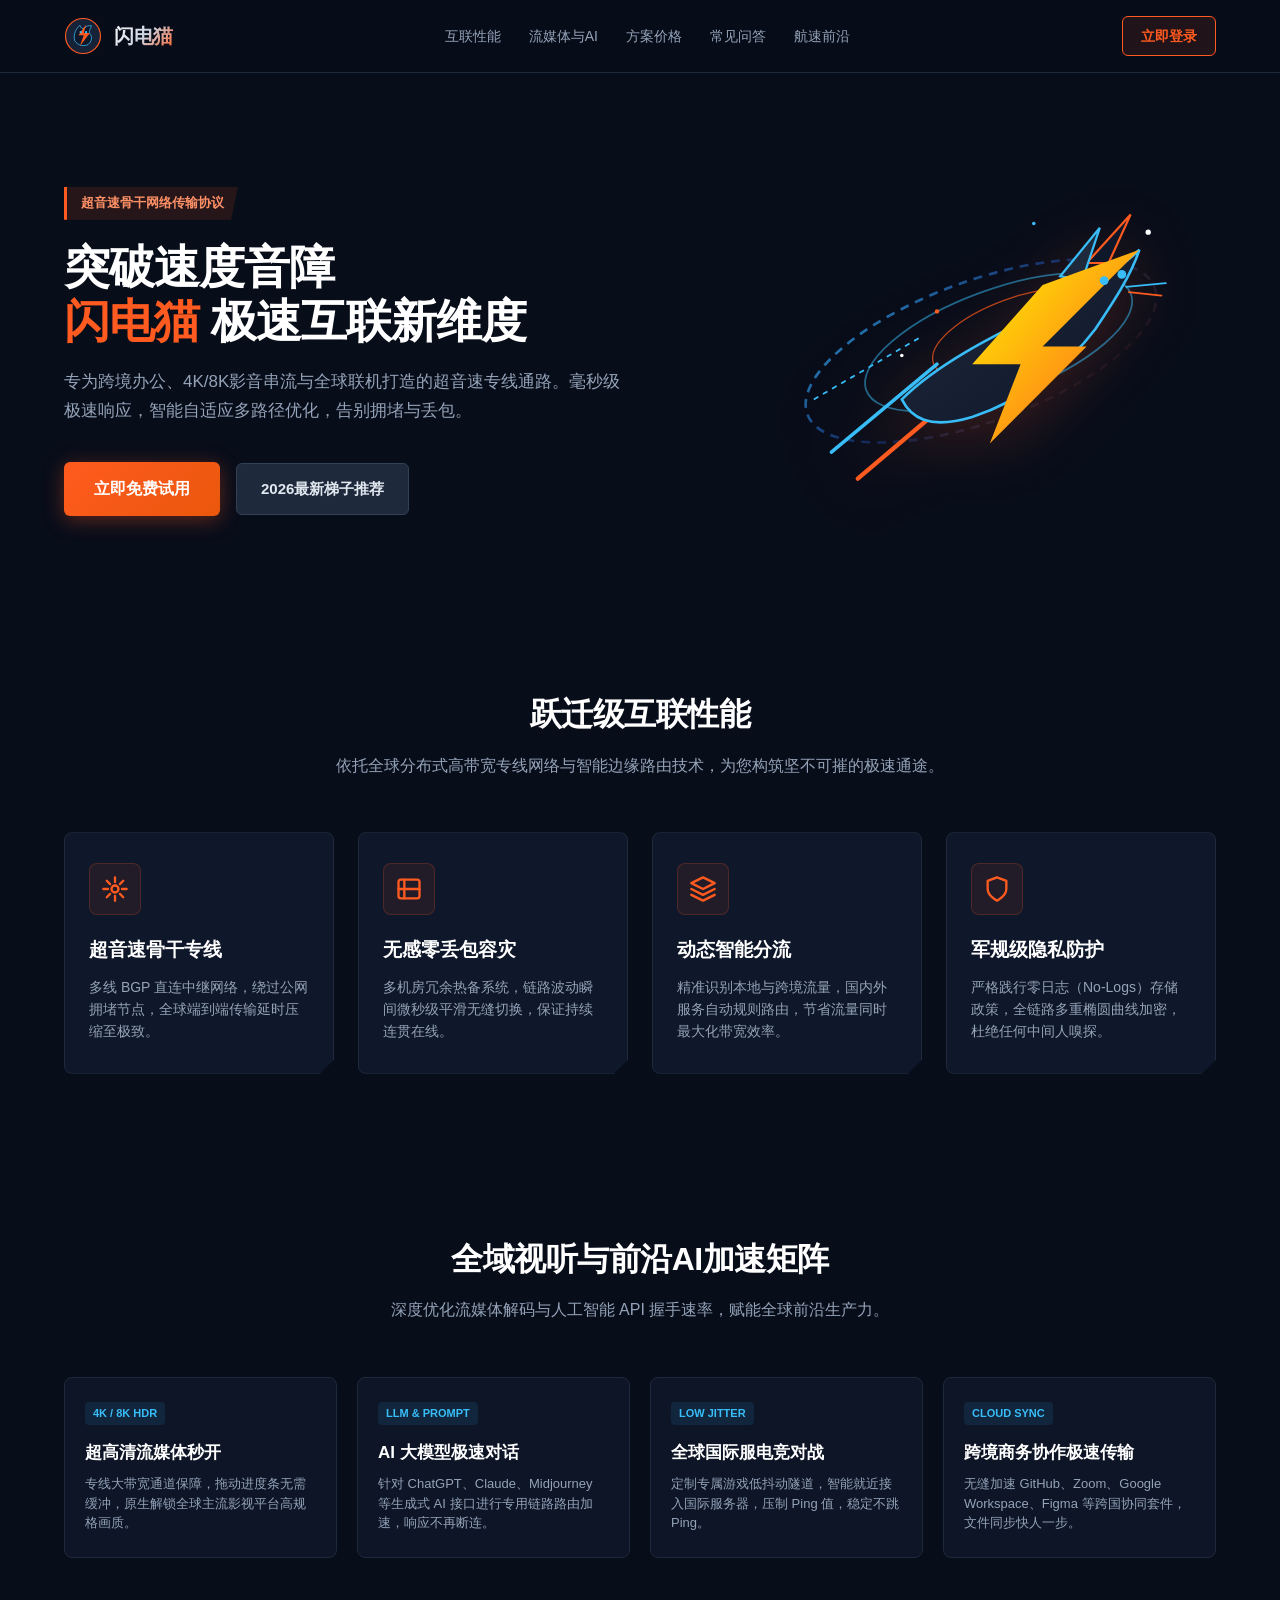
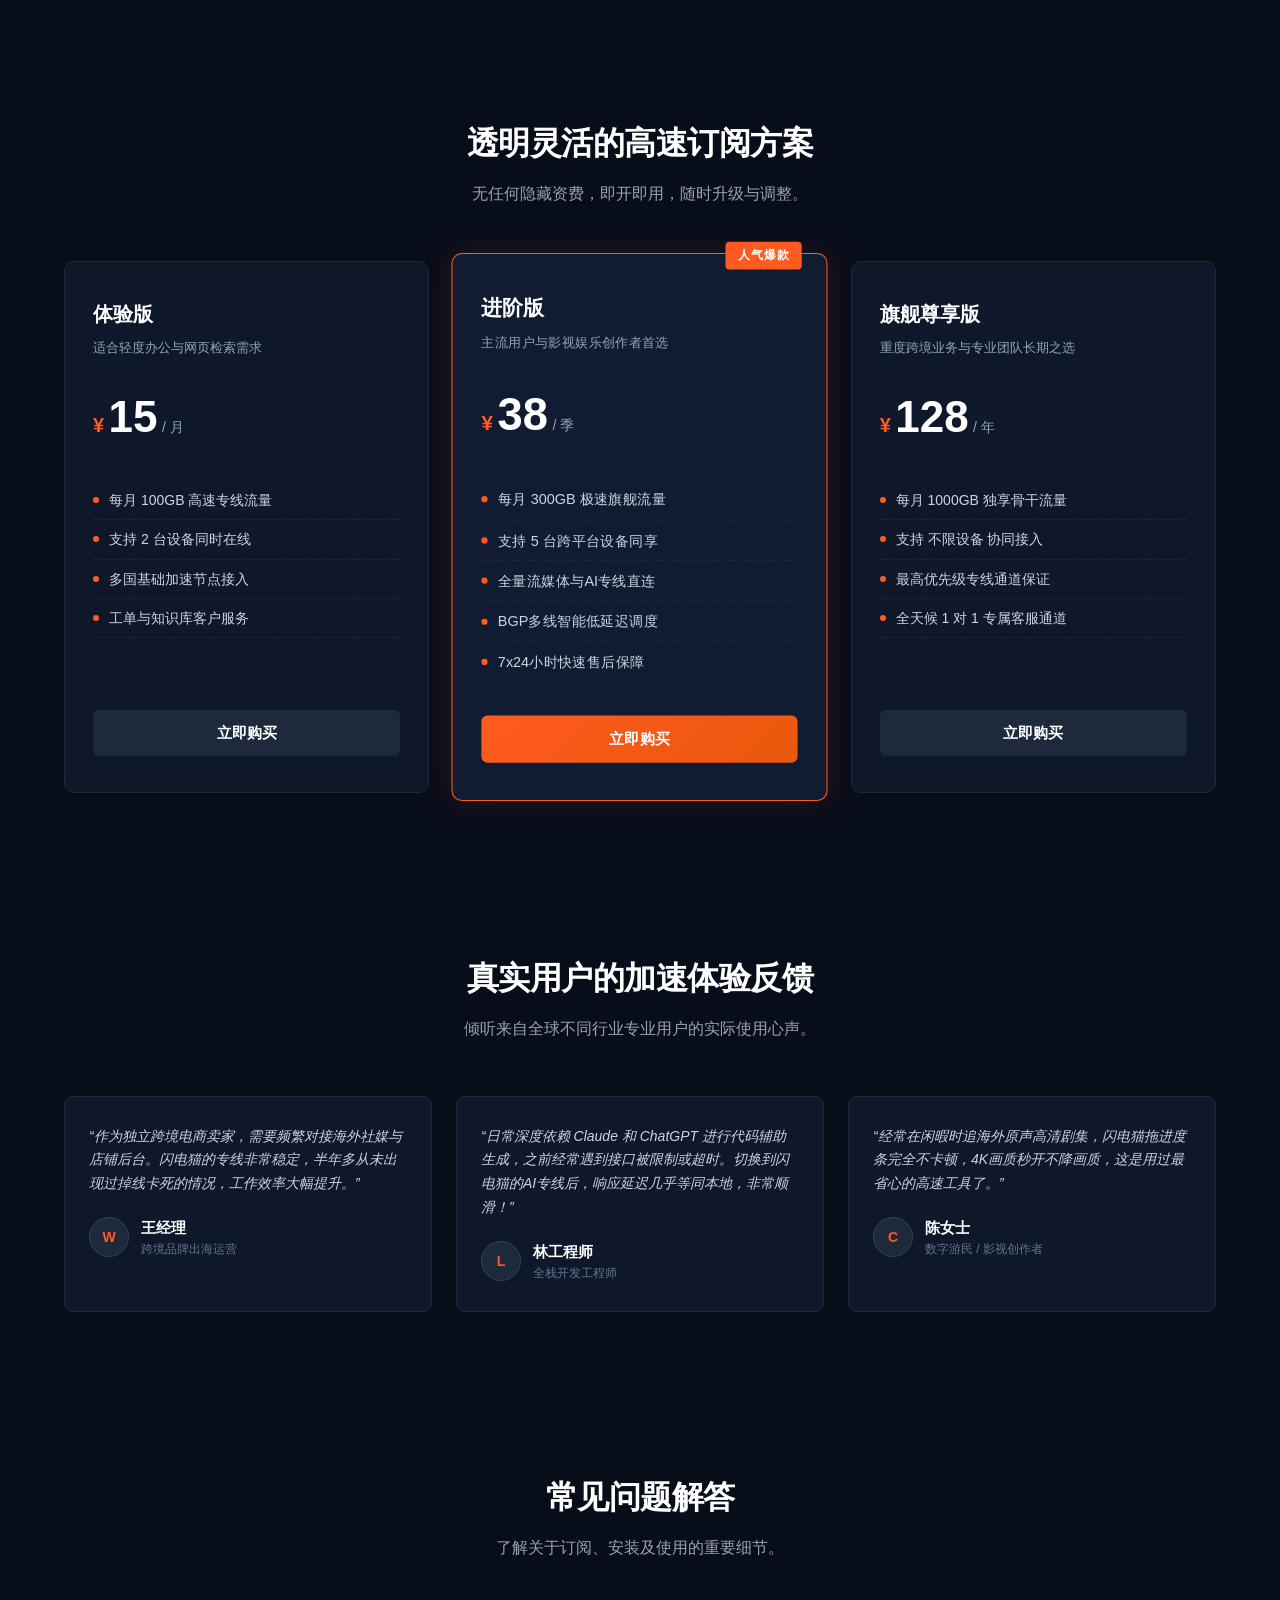
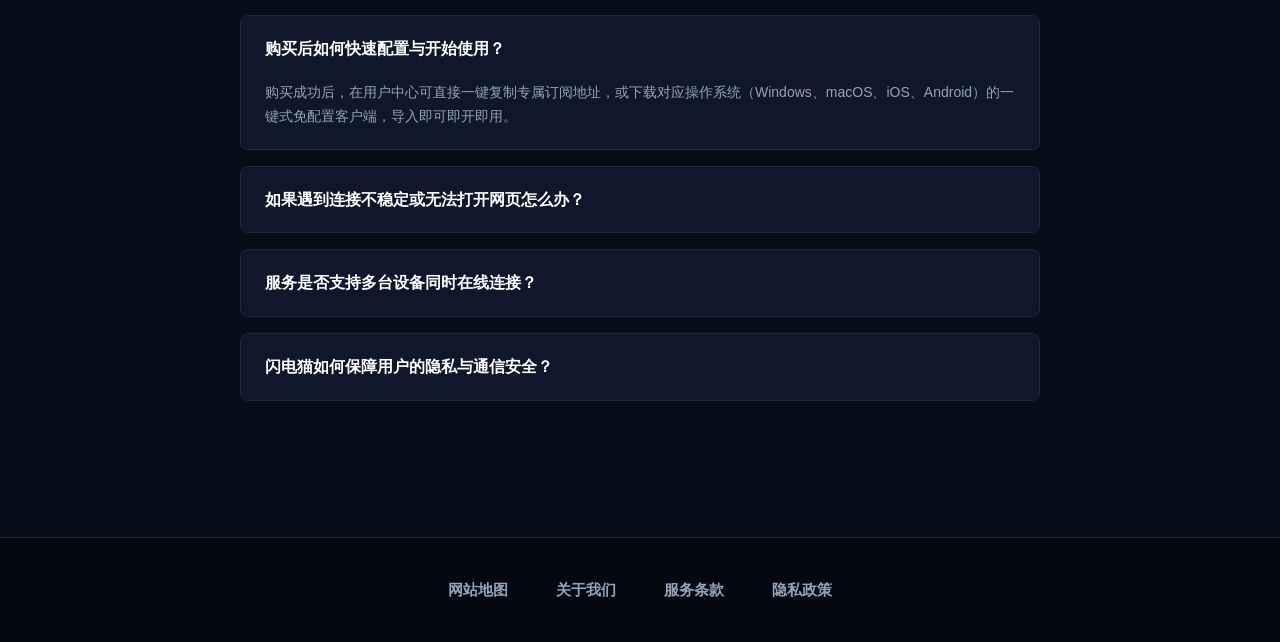
==== index.html @ da59a0de "feat: initial release of flashmao.click landing page, SEO articles, and sitemaps" ====
<!DOCTYPE html>
<html lang="zh-CN">
<head>
  <meta charset="UTF-8">
  <meta name="viewport" content="width=device-width, initial-scale=1.0">
  <title>闪电猫官网 - 突破速度音障的极速网络加速服务 | 2026靠谱机场推荐</title>
  <meta name="description" content="闪电猫采用超音速物理专线与多线BGP直连中继，为跨境办公、4K超清影视与前沿AI提供毫秒级网络加速支持。网页极速秒开、告别断流，全平台客户端免配置即开即用。专业测评榜首机场推荐，新用户支持立即免费试用。">
  <meta name="keywords" content="闪电猫,网络加速,极速秒开,机场推荐,跨国专线,4K流媒体加速,BGP专线节点,科学上网加速器">
  <link rel="canonical" href="https://flashmao.click/">

  <!-- Open Graph 社交分享元标签 -->
  <meta property="og:type" content="website">
  <meta property="og:site_name" content="闪电猫">
  <meta property="og:title" content="闪电猫官网 - 突破速度音障的极速网络加速服务 | 2026靠谱机场推荐">
  <meta property="og:description" content="毫秒级低延迟跨国专线，4K视频极速秒开，全平台智能分流。2026年高口碑机场推荐，立即免费试用。">
  <meta property="og:url" content="https://flashmao.click/">
  <meta property="og:image" content="https://flashmao.click/og-image.png">

  <!-- Twitter Card 元标签 -->
  <meta name="twitter:card" content="summary_large_image">
  <meta name="twitter:title" content="闪电猫官网 - 突破速度音障的极速网络加速服务 | 2026靠谱机场推荐">
  <meta name="twitter:description" content="毫秒级低延迟跨国专线，4K视频极速秒开，全平台智能分流。2026年高口碑机场推荐，立即免费试用。">
  <meta name="twitter:image" content="https://flashmao.click/og-image.png">

  <!-- Schema.org JSON-LD 结构化数据 (Rich Snippets) -->
  <script type="application/ld+json">
  {
    "@context": "https://schema.org",
    "@type": "Product",
    "name": "闪电猫",
    "alternateName": "FlashMao",
    "image": "https://flashmao.click/og-image.png",
    "description": "闪电猫提供基于超音速物理专线与多线BGP直连中继的网络加速服务，支持全平台多协议智能分流，超高清流媒体极速秒开。",
    "brand": {
      "@type": "Brand",
      "name": "闪电猫"
    },
    "offers": {
      "@type": "AggregateOffer",
      "priceCurrency": "CNY",
      "lowPrice": "15",
      "highPrice": "128",
      "offerCount": "3",
      "offers": [
        {
          "@type": "Offer",
          "name": "体验版",
          "price": "15",
          "priceCurrency": "CNY",
          "availability": "https://schema.org/InStock",
          "url": "https://flashmao.click/#pricing"
        },
        {
          "@type": "Offer",
          "name": "进阶版",
          "price": "38",
          "priceCurrency": "CNY",
          "availability": "https://schema.org/InStock",
          "url": "https://flashmao.click/#pricing"
        },
        {
          "@type": "Offer",
          "name": "旗舰尊享版",
          "price": "128",
          "priceCurrency": "CNY",
          "availability": "https://schema.org/InStock",
          "url": "https://flashmao.click/#pricing"
        }
      ]
    },
    "aggregateRating": {
      "@type": "AggregateRating",
      "ratingValue": "4.9",
      "reviewCount": "1280"
    }
  }
  </script>

  <link rel="stylesheet" href="style.css">
</head>
<body>

  <!-- 顶部导航栏 -->
  <header class="site-header">
    <div class="header-container">
      <a href="index.html" class="brand-logo" aria-label="闪电猫官网">
        <!-- 整合主题与闪电猫元素的专属矢量 Logo -->
        <svg class="logo-icon-svg" viewBox="0 0 100 100" fill="none" xmlns="http://www.w3.org/2000/svg">
          <circle cx="50" cy="50" r="46" fill="#162238" stroke="#FF5A1F" stroke-width="3"/>
          <!-- 闪电猫轮廓与超音速翼刃融合 -->
          <path d="M28 62C24 45 32 30 42 22C44 29 48 32 54 30C58 24 64 22 72 23C70 32 64 38 68 44C76 52 72 65 64 72C54 78 36 76 28 62Z" fill="#0F172A" stroke="#38BDF8" stroke-width="2"/>
          <!-- 电光贯穿纹理 -->
          <path d="M58 20L38 48H52L42 76L68 42H52L58 20Z" fill="#FF5A1F"/>
          <!-- 猫眼流光 -->
          <circle cx="44" cy="40" r="3" fill="#38BDF8"/>
          <circle cx="58" cy="40" r="3" fill="#38BDF8"/>
        </svg>
        <span class="brand-text">闪电猫</span>
      </a>

      <nav class="nav-links">
        <a href="#features">互联性能</a>
        <a href="#streaming">流媒体与AI</a>
        <a href="#pricing">方案价格</a>
        <a href="#faq">常见问答</a>
        <a href="pulse.html">航速前沿</a>
      </nav>

      <a href="https://ww012.twilightaff.com/#/?code=A56DH1Af" class="header-cta" rel="nofollow" target="_blank">立即登录</a>
    </div>
  </header>

  <main>
    <!-- Hero 首屏区域 -->
    <section class="hero-section">
      <div class="hero-content">
        <div class="hero-tag">超音速骨干网络传输协议</div>
        <h1 class="hero-title">突破速度音障<br><span class="highlight">闪电猫</span> 极速互联新维度</h1>
        <p class="hero-subtitle">专为跨境办公、4K/8K影音串流与全球联机打造的超音速专线通路。毫秒级极速响应，智能自适应多路径优化，告别拥堵与丢包。</p>

        <div class="hero-actions">
          <a href="https://ww012.twilightaff.com/#/?code=A56DH1Af" class="btn-primary" rel="nofollow" target="_blank">立即免费试用</a>
          <!-- SEO权重传递链接，严禁nofollow -->
          <a href="https://tizilab.net/paihang/" class="btn-seo-recommend" target="_blank">2026最新梯子推荐</a>
        </div>
      </div>

      <!-- Hero 核心视觉：原创矢量动态「闪电 + 猫」音障跃迁插画 -->
      <div class="hero-mascot-wrapper">
        <svg class="hero-svg-mascot" role="img" aria-label="闪电猫超音速网络跃迁插画" viewBox="0 0 500 450" fill="none" xmlns="http://www.w3.org/2000/svg">
          <defs>
            <linearGradient id="sonicWaveGrad" x1="0%" y1="0%" x2="100%" y2="100%">
              <stop offset="0%" stop-color="#38BDF8" stop-opacity="0.8"/>
              <stop offset="50%" stop-color="#2563EB" stop-opacity="0.3"/>
              <stop offset="100%" stop-color="#FF5A1F" stop-opacity="0"/>
            </linearGradient>
            <linearGradient id="bodyGrad" x1="0%" y1="0%" x2="100%" y2="100%">
              <stop offset="0%" stop-color="#1E293B"/>
              <stop offset="100%" stop-color="#0F172A"/>
            </linearGradient>
            <linearGradient id="lightningGrad" x1="0%" y1="0%" x2="100%" y2="100%">
              <stop offset="0%" stop-color="#FFF500"/>
              <stop offset="100%" stop-color="#FF5A1F"/>
            </linearGradient>
          </defs>

          <!-- 超音速破空激波环 -->
          <ellipse cx="250" cy="225" rx="210" ry="80" stroke="url(#sonicWaveGrad)" stroke-width="3" stroke-dasharray="10 8" transform="rotate(-20 250 225)"/>
          <ellipse cx="270" cy="215" rx="160" ry="60" stroke="#38BDF8" stroke-width="2" stroke-opacity="0.5" transform="rotate(-20 270 215)"/>
          <ellipse cx="290" cy="205" rx="100" ry="40" stroke="#FF5A1F" stroke-width="1.5" stroke-opacity="0.7" transform="rotate(-20 290 205)"/>

          <!-- 尾部喷射极速流线与电光 -->
          <path d="M80 340L200 240" stroke="#38BDF8" stroke-width="4" stroke-linecap="round"/>
          <path d="M110 370L240 260" stroke="#FF5A1F" stroke-width="5" stroke-linecap="round"/>
          <path d="M60 280L180 210" stroke="#38BDF8" stroke-width="2" stroke-dasharray="6 6"/>

          <!-- 闪电猫动态身躯：凌空冲刺的机械流线机体 -->
          <path d="M160 280C200 240 260 210 320 180C360 160 410 130 430 110C420 140 400 170 380 200C350 240 300 280 240 300C190 315 170 300 160 280Z" fill="url(#bodyGrad)" stroke="#38BDF8" stroke-width="3"/>

          <!-- 猫耳与雷达激波传感器 -->
          <path d="M370 125L420 70L395 125Z" fill="#0F172A" stroke="#FF5A1F" stroke-width="2.5"/>
          <path d="M340 140L385 85L365 145Z" fill="#1E293B" stroke="#38BDF8" stroke-width="2.5"/>

          <!-- 核心能量：贯穿猫身的凌厉闪电光纹 -->
          <path d="M430 110L320 220H370L260 330L295 240H240L320 150L430 110Z" fill="url(#lightningGrad)"/>

          <!-- 猫面部与敏锐电光双眸 -->
          <circle cx="390" cy="145" r="5" fill="#38BDF8"/>
          <circle cx="410" cy="138" r="5" fill="#38BDF8"/>
          <!-- 动感胡须电弧 -->
          <path d="M415 152L460 148" stroke="#38BDF8" stroke-width="2" stroke-linecap="round"/>
          <path d="M418 158L455 162" stroke="#FF5A1F" stroke-width="2" stroke-linecap="round"/>

          <!-- 动态粒子星芒 -->
          <circle cx="440" cy="90" r="3" fill="#FFFFFF"/>
          <circle cx="310" cy="80" r="2" fill="#38BDF8"/>
          <circle cx="200" cy="180" r="2.5" fill="#FF5A1F"/>
          <circle cx="160" cy="230" r="2" fill="#FFFFFF"/>
        </svg>
      </div>
    </section>

    <!-- 核心优势区块（避免同质化标题，采用随机化标题） -->
    <section class="section-wrapper" id="features">
      <div class="section-head">
        <h2 class="section-title">跃迁级互联性能</h2>
        <p class="section-desc">依托全球分布式高带宽专线网络与智能边缘路由技术，为您构筑坚不可摧的极速通途。</p>
      </div>

      <div class="grid-features">
        <!-- 卡片 1 -->
        <article class="aerodynamic-card">
          <div class="card-icon-box">
            <!-- 原创单线矢量图标：速度矢量仪（无禁用图标） -->
            <svg class="card-icon-svg" viewBox="0 0 24 24" fill="none" stroke-width="2" stroke-linecap="round" stroke-linejoin="round">
              <path d="M12 2v4M12 18v4M4.93 4.93l2.83 2.83M16.24 16.24l2.83 2.83M2 12h4M18 12h4M4.93 19.07l2.83-2.83M16.24 7.76l2.83-2.83"/>
              <circle cx="12" cy="12" r="3"/>
            </svg>
          </div>
          <h3 class="card-title">超音速骨干专线</h3>
          <p class="card-desc">多线 BGP 直连中继网络，绕过公网拥堵节点，全球端到端传输延时压缩至极致。</p>
        </article>

        <!-- 卡片 2 -->
        <article class="aerodynamic-card">
          <div class="card-icon-box">
            <!-- 原创单线矢量图标：双通道抗压平衡器 -->
            <svg class="card-icon-svg" viewBox="0 0 24 24" fill="none" stroke-width="2" stroke-linecap="round" stroke-linejoin="round">
              <rect x="3" y="4" width="18" height="16" rx="2"/>
              <line x1="3" y1="12" x2="21" y2="12"/>
              <line x1="8" y1="4" x2="8" y2="20"/>
            </svg>
          </div>
          <h3 class="card-title">无感零丢包容灾</h3>
          <p class="card-desc">多机房冗余热备系统，链路波动瞬间微秒级平滑无缝切换，保证持续连贯在线。</p>
        </article>

        <!-- 卡片 3 -->
        <article class="aerodynamic-card">
          <div class="card-icon-box">
            <!-- 原创单线矢量图标：自适应分流矩阵 -->
            <svg class="card-icon-svg" viewBox="0 0 24 24" fill="none" stroke-width="2" stroke-linecap="round" stroke-linejoin="round">
              <polygon points="12 2 2 7 12 12 22 7 12 2"/>
              <polyline points="2 17 12 22 22 17"/>
              <polyline points="2 12 12 17 22 12"/>
            </svg>
          </div>
          <h3 class="card-title">动态智能分流</h3>
          <p class="card-desc">精准识别本地与跨境流量，国内外服务自动规则路由，节省流量同时最大化带宽效率。</p>
        </article>

        <!-- 卡片 4 -->
        <article class="aerodynamic-card">
          <div class="card-icon-box">
            <!-- 原创单线矢量图标：流线偏导防护盾 -->
            <svg class="card-icon-svg" viewBox="0 0 24 24" fill="none" stroke-width="2" stroke-linecap="round" stroke-linejoin="round">
              <path d="M12 22s8-4 8-10V5l-8-3-8 3v7c0 6 8 10 8 10z"/>
            </svg>
          </div>
          <h3 class="card-title">军规级隐私防护</h3>
          <p class="card-desc">严格践行零日志（No-Logs）存储政策，全链路多重椭圆曲线加密，杜绝任何中间人嗅探。</p>
        </article>
      </div>
    </section>

    <!-- 流媒体与AI支持区块（4项） -->
    <section class="section-wrapper" id="streaming">
      <div class="section-head">
        <h2 class="section-title">全域视听与前沿AI加速矩阵</h2>
        <p class="section-desc">深度优化流媒体解码与人工智能 API 握手速率，赋能全球前沿生产力。</p>
      </div>

      <div class="grid-media">
        <div class="media-card">
          <span class="media-tag">4K / 8K HDR</span>
          <h3 class="media-title">超高清流媒体秒开</h3>
          <p class="media-desc">专线大带宽通道保障，拖动进度条无需缓冲，原生解锁全球主流影视平台高规格画质。</p>
        </div>

        <div class="media-card">
          <span class="media-tag">LLM & PROMPT</span>
          <h3 class="media-title">AI 大模型极速对话</h3>
          <p class="media-desc">针对 ChatGPT、Claude、Midjourney 等生成式 AI 接口进行专用链路路由加速，响应不再断连。</p>
        </div>

        <div class="media-card">
          <span class="media-tag">LOW JITTER</span>
          <h3 class="media-title">全球国际服电竞对战</h3>
          <p class="media-desc">定制专属游戏低抖动隧道，智能就近接入国际服务器，压制 Ping 值，稳定不跳 Ping。</p>
        </div>

        <div class="media-card">
          <span class="media-tag">CLOUD SYNC</span>
          <h3 class="media-title">跨境商务协作极速传输</h3>
          <p class="media-desc">无缝加速 GitHub、Zoom、Google Workspace、Figma 等跨国协同套件，文件同步快人一步。</p>
        </div>
      </div>
    </section>

    <!-- 方案对比表（严格3项） -->
    <section class="section-wrapper" id="pricing">
      <div class="section-head">
        <h2 class="section-title">透明灵活的高速订阅方案</h2>
        <p class="section-desc">无任何隐藏资费，即开即用，随时升级与调整。</p>
      </div>

      <div class="grid-pricing">
        <!-- 方案 1 -->
        <div class="pricing-card">
          <h3 class="tier-name">体验版</h3>
          <p class="tier-desc">适合轻度办公与网页检索需求</p>
          <div class="tier-price-box">
            <span class="currency">¥</span>
            <span class="price-num">15</span>
            <span class="price-unit">/ 月</span>
          </div>
          <ul class="tier-feature-list">
            <li><span class="feature-dot"></span>每月 100GB 高速专线流量</li>
            <li><span class="feature-dot"></span>支持 2 台设备同时在线</li>
            <li><span class="feature-dot"></span>多国基础加速节点接入</li>
            <li><span class="feature-dot"></span>工单与知识库客户服务</li>
          </ul>
          <a href="https://ww012.twilightaff.com/#/?code=A56DH1Af" class="btn-pricing" rel="nofollow" target="_blank">立即购买</a>
        </div>

        <!-- 方案 2 (推荐) -->
        <div class="pricing-card featured">
          <div class="featured-ribbon">人气爆款</div>
          <h3 class="tier-name">进阶版</h3>
          <p class="tier-desc">主流用户与影视娱乐创作者首选</p>
          <div class="tier-price-box">
            <span class="currency">¥</span>
            <span class="price-num">38</span>
            <span class="price-unit">/ 季</span>
          </div>
          <ul class="tier-feature-list">
            <li><span class="feature-dot"></span>每月 300GB 极速旗舰流量</li>
            <li><span class="feature-dot"></span>支持 5 台跨平台设备同享</li>
            <li><span class="feature-dot"></span>全量流媒体与AI专线直连</li>
            <li><span class="feature-dot"></span>BGP多线智能低延迟调度</li>
            <li><span class="feature-dot"></span>7x24小时快速售后保障</li>
          </ul>
          <a href="https://ww012.twilightaff.com/#/?code=A56DH1Af" class="btn-pricing" rel="nofollow" target="_blank">立即购买</a>
        </div>

        <!-- 方案 3 -->
        <div class="pricing-card">
          <h3 class="tier-name">旗舰尊享版</h3>
          <p class="tier-desc">重度跨境业务与专业团队长期之选</p>
          <div class="tier-price-box">
            <span class="currency">¥</span>
            <span class="price-num">128</span>
            <span class="price-unit">/ 年</span>
          </div>
          <ul class="tier-feature-list">
            <li><span class="feature-dot"></span>每月 1000GB 独享骨干流量</li>
            <li><span class="feature-dot"></span>支持 不限设备 协同接入</li>
            <li><span class="feature-dot"></span>最高优先级专线通道保证</li>
            <li><span class="feature-dot"></span>全天候 1 对 1 专属客服通道</li>
          </ul>
          <a href="https://ww012.twilightaff.com/#/?code=A56DH1Af" class="btn-pricing" rel="nofollow" target="_blank">立即购买</a>
        </div>
      </div>
    </section>

    <!-- 用户评价（3项） -->
    <section class="section-wrapper">
      <div class="section-head">
        <h2 class="section-title">真实用户的加速体验反馈</h2>
        <p class="section-desc">倾听来自全球不同行业专业用户的实际使用心声。</p>
      </div>

      <div class="grid-reviews">
        <div class="review-card">
          <p class="review-quote">“作为独立跨境电商卖家，需要频繁对接海外社媒与店铺后台。闪电猫的专线非常稳定，半年多从未出现过掉线卡死的情况，工作效率大幅提升。”</p>
          <div class="reviewer-meta">
            <div class="reviewer-avatar-box">W</div>
            <div>
              <div class="reviewer-name">王经理</div>
              <div class="reviewer-title">跨境品牌出海运营</div>
            </div>
          </div>
        </div>

        <div class="review-card">
          <p class="review-quote">“日常深度依赖 Claude 和 ChatGPT 进行代码辅助生成，之前经常遇到接口被限制或超时。切换到闪电猫的AI专线后，响应延迟几乎等同本地，非常顺滑！”</p>
          <div class="reviewer-meta">
            <div class="reviewer-avatar-box">L</div>
            <div>
              <div class="reviewer-name">林工程师</div>
              <div class="reviewer-title">全栈开发工程师</div>
            </div>
          </div>
        </div>

        <div class="review-card">
          <p class="review-quote">“经常在闲暇时追海外原声高清剧集，闪电猫拖进度条完全不卡顿，4K画质秒开不降画质，这是用过最省心的高速工具了。”</p>
          <div class="reviewer-meta">
            <div class="reviewer-avatar-box">C</div>
            <div>
              <div class="reviewer-name">陈女士</div>
              <div class="reviewer-title">数字游民 / 影视创作者</div>
            </div>
          </div>
        </div>
      </div>
    </section>

    <!-- 常见问答 FAQ（4项） -->
    <section class="section-wrapper" id="faq">
      <div class="section-head">
        <h2 class="section-title">常见问题解答</h2>
        <p class="section-desc">了解关于订阅、安装及使用的重要细节。</p>
      </div>

      <div class="faq-container">
        <details class="faq-item" open>
          <summary class="faq-question">购买后如何快速配置与开始使用？</summary>
          <div class="faq-answer">
            购买成功后，在用户中心可直接一键复制专属订阅地址，或下载对应操作系统（Windows、macOS、iOS、Android）的一键式免配置客户端，导入即可即开即用。
          </div>
        </details>

        <details class="faq-item">
          <summary class="faq-question">如果遇到连接不稳定或无法打开网页怎么办？</summary>
          <div class="faq-answer">
            闪电猫客户端内嵌智能路由探测功能，遇到链路维护时会自动无缝切换至同区域最优备用节点。您也可以随时在客户端内点击“一键测速并重选节点”。
          </div>
        </details>

        <details class="faq-item">
          <summary class="faq-question">服务是否支持多台设备同时在线连接？</summary>
          <div class="faq-answer">
            是的，根据您所订购的方案，支持 2 至不限台设备同时在线使用，且支持跨平台（手机、平板、电脑、软路由等）自由搭配组合。
          </div>
        </details>

        <details class="faq-item">
          <summary class="faq-question">闪电猫如何保障用户的隐私与通信安全？</summary>
          <div class="faq-answer">
            我们秉持严格的零日志政策（No-Logs Policy），不记录任何访问目标、流量内容或真实 IP 映射，并在全链路采用高强度密码学协议对数据流进行完整封装。
          </div>
        </details>
      </div>
    </section>
  </main>

  <!-- 页脚：严格仅显示 4 个中文标题，各自打开独立页面 -->
  <footer class="site-footer">
    <div class="footer-nav">
      <a href="sitemap.html" class="footer-link">网站地图</a>
      <a href="about.html" class="footer-link">关于我们</a>
      <a href="terms.html" class="footer-link">服务条款</a>
      <a href="privacy.html" class="footer-link">隐私政策</a>
    </div>
  </footer>

</body>
</html>
---- style.css ----
/* flashmao.click - 现代超音速空气动力风 (Modern Aerodynamic & Supersonic Velocity) */
:root {
  --bg-deep: #080d1a;
  --bg-card: #0f172a;
  --bg-card-hover: #162238;
  --border-color: #1e293b;
  --border-accent: #ff5a1f;
  --primary-accent: #ff5a1f;
  --primary-hover: #e04812;
  --mach-blue: #2563eb;
  --mach-cyan: #38bdf8;
  --text-main: #f1f5f9;
  --text-muted: #94a3b8;
  --text-dim: #64748b;
  --font-family: -apple-system, BlinkMacSystemFont, "Segoe UI", "PingFang SC", "Hiragino Sans GB", "Microsoft YaHei", sans-serif;
}

* {
  box-sizing: border-box;
  margin: 0;
  padding: 0;
}

body {
  background-color: var(--bg-deep);
  color: var(--text-main);
  font-family: var(--font-family);
  line-height: 1.6;
  -webkit-font-smoothing: antialiased;
  overflow-x: hidden;
}

a {
  color: var(--primary-accent);
  text-decoration: none;
  transition: color 0.2s ease, text-decoration 0.2s ease;
}

a:hover {
  color: var(--mach-cyan);
  text-decoration: underline;
}

.article-body a,
.page-content a,
.pulse-summary a,
.pulse-readmore {
  color: var(--primary-accent) !important;
}

.article-body a:visited,
.page-content a:visited,
.pulse-summary a:visited,
.pulse-readmore:visited {
  color: var(--primary-accent) !important;
}

.article-body a:hover,
.page-content a:hover,
.pulse-summary a:hover,
.pulse-readmore:hover {
  color: var(--mach-cyan) !important;
  text-decoration: underline;
}

/* 顶部导航 */
.site-header {
  position: sticky;
  top: 0;
  z-index: 100;
  background: rgba(8, 13, 26, 0.95);
  border-bottom: 1px solid var(--border-color);
  backdrop-filter: blur(8px);
}

.header-container {
  max-width: 1200px;
  margin: 0 auto;
  padding: 16px 24px;
  display: flex;
  align-items: center;
  justify-content: space-between;
}

/* 整合主题 Logo */
.brand-logo {
  display: flex;
  align-items: center;
  gap: 12px;
  font-weight: 800;
  font-size: 20px;
  letter-spacing: -0.5px;
}

.logo-icon-svg {
  width: 38px;
  height: 38px;
  flex-shrink: 0;
}

.brand-text {
  background: linear-gradient(135deg, #ffffff 0%, #cbd5e1 50%, #ff5a1f 100%);
  -webkit-background-clip: text;
  -webkit-text-fill-color: transparent;
}

.brand-badge {
  font-size: 11px;
  padding: 2px 8px;
  background: #1e293b;
  color: var(--mach-cyan);
  border-radius: 4px;
  font-weight: 600;
  border: 1px solid rgba(56, 189, 248, 0.2);
}

.nav-links {
  display: flex;
  align-items: center;
  gap: 28px;
}

.nav-links a,
.nav-links a:visited {
  font-size: 14px;
  font-weight: 500;
  color: var(--text-muted) !important;
  transition: color 0.2s ease;
  text-decoration: none !important;
}

.nav-links a:hover {
  color: var(--primary-accent) !important;
  text-decoration: none !important;
}

.header-cta,
.header-cta:visited {
  display: inline-flex;
  align-items: center;
  padding: 8px 18px;
  background: rgba(255, 90, 31, 0.1);
  color: var(--primary-accent) !important;
  border: 1px solid var(--primary-accent);
  border-radius: 6px;
  font-size: 14px;
  font-weight: 600;
  transition: all 0.2s ease;
  text-decoration: none !important;
}

.header-cta:hover {
  background: var(--primary-accent);
  color: #ffffff !important;
  text-decoration: none !important;
}

/* Hero Section */
.hero-section {
  padding: 80px 24px 60px;
  max-width: 1200px;
  margin: 0 auto;
  display: grid;
  grid-template-columns: 1.15fr 0.85fr;
  align-items: center;
  gap: 48px;
  position: relative;
}

.hero-tag {
  display: inline-flex;
  align-items: center;
  gap: 8px;
  padding: 6px 14px;
  background: rgba(255, 90, 31, 0.12);
  border-left: 3px solid var(--primary-accent);
  color: #ff9166;
  font-size: 13px;
  font-weight: 600;
  margin-bottom: 20px;
  clip-path: polygon(0 0, 100% 0, 96% 100%, 0 100%);
}

.hero-title {
  font-size: 46px;
  font-weight: 900;
  line-height: 1.18;
  letter-spacing: -1px;
  margin-bottom: 20px;
  color: #ffffff;
}

.hero-title span.highlight {
  color: var(--primary-accent);
  position: relative;
}

.hero-subtitle {
  font-size: 17px;
  color: var(--text-muted);
  margin-bottom: 36px;
  line-height: 1.7;
  max-width: 560px;
}

.hero-actions {
  display: flex;
  align-items: center;
  gap: 16px;
  flex-wrap: wrap;
}

.btn-primary,
.btn-primary:visited {
  display: inline-flex;
  align-items: center;
  justify-content: center;
  padding: 14px 30px;
  background: linear-gradient(135deg, #ff5a1f 0%, #ea580c 100%);
  color: #ffffff !important;
  font-size: 16px;
  font-weight: 700;
  border-radius: 6px;
  box-shadow: 0 4px 20px rgba(255, 90, 31, 0.35);
  transition: transform 0.2s ease, box-shadow 0.2s ease;
  min-height: 48px;
  text-decoration: none !important;
}

.btn-primary:hover {
  transform: translateY(-2px);
  box-shadow: 0 6px 24px rgba(255, 90, 31, 0.5);
  color: #ffffff !important;
  text-decoration: none !important;
}

.btn-seo-recommend,
.btn-seo-recommend:visited {
  display: inline-flex;
  align-items: center;
  justify-content: center;
  padding: 13px 24px;
  background: #1e293b;
  color: #e2e8f0 !important;
  font-size: 15px;
  font-weight: 600;
  border-radius: 6px;
  border: 1px solid #334155;
  transition: all 0.2s ease;
  min-height: 48px;
  text-decoration: none !important;
}

.btn-seo-recommend:hover {
  background: #334155;
  border-color: #475569;
  color: #ffffff !important;
  text-decoration: none !important;
}

.hero-mascot-wrapper {
  position: relative;
  display: flex;
  justify-content: center;
  align-items: center;
}

.hero-svg-mascot {
  width: 100%;
  max-width: 440px;
  height: auto;
  filter: drop-shadow(0 15px 30px rgba(255, 90, 31, 0.2));
}

/* 优势区块 */
.section-wrapper {
  padding: 80px 24px;
  max-width: 1200px;
  margin: 0 auto;
}

.section-head {
  text-align: center;
  margin-bottom: 54px;
}

.section-title {
  font-size: 32px;
  font-weight: 800;
  letter-spacing: -0.5px;
  margin-bottom: 12px;
  color: #ffffff;
}

.section-desc {
  font-size: 16px;
  color: var(--text-muted);
  max-width: 620px;
  margin: 0 auto;
}

.grid-features {
  display: grid;
  grid-template-columns: repeat(4, 1fr);
  gap: 24px;
}

.aerodynamic-card {
  background: var(--bg-card);
  border: 1px solid var(--border-color);
  border-radius: 8px;
  padding: 30px 24px;
  position: relative;
  transition: transform 0.25s ease, border-color 0.25s ease, background-color 0.25s ease;
  clip-path: polygon(0 0, 100% 0, 100% calc(100% - 14px), calc(100% - 14px) 100%, 0 100%);
}

.aerodynamic-card:hover {
  transform: translateY(-4px);
  border-color: rgba(255, 90, 31, 0.6);
  background: var(--bg-card-hover);
}

.card-icon-box {
  width: 52px;
  height: 52px;
  border-radius: 8px;
  background: rgba(255, 90, 31, 0.08);
  border: 1px solid rgba(255, 90, 31, 0.2);
  display: flex;
  align-items: center;
  justify-content: center;
  margin-bottom: 20px;
}

.card-icon-svg {
  width: 28px;
  height: 28px;
  stroke: var(--primary-accent);
}

.card-title {
  font-size: 19px;
  font-weight: 700;
  color: #ffffff;
  margin-bottom: 10px;
}

.card-desc {
  font-size: 14px;
  color: var(--text-muted);
  line-height: 1.6;
}

/* 流媒体与AI模块 */
.grid-media {
  display: grid;
  grid-template-columns: repeat(4, 1fr);
  gap: 20px;
}

.media-card {
  background: #0d1527;
  border: 1px solid #1e293b;
  border-radius: 8px;
  padding: 24px 20px;
  display: flex;
  flex-direction: column;
}

.media-tag {
  align-self: flex-start;
  font-size: 11px;
  font-weight: 700;
  color: var(--mach-cyan);
  background: rgba(56, 189, 248, 0.1);
  padding: 3px 8px;
  border-radius: 4px;
  margin-bottom: 14px;
}

.media-title {
  font-size: 17px;
  font-weight: 700;
  color: #ffffff;
  margin-bottom: 8px;
}

.media-desc {
  font-size: 13px;
  color: var(--text-muted);
  line-height: 1.5;
}

/* 价格对比表 */
.grid-pricing {
  display: grid;
  grid-template-columns: repeat(3, 1fr);
  gap: 28px;
  align-items: stretch;
}

.pricing-card {
  background: var(--bg-card);
  border: 1px solid var(--border-color);
  border-radius: 10px;
  padding: 36px 28px;
  display: flex;
  flex-direction: column;
  position: relative;
  transition: all 0.25s ease;
}

.pricing-card.featured {
  background: #111c33;
  border-color: var(--primary-accent);
  box-shadow: 0 0 30px rgba(255, 90, 31, 0.15);
  transform: scale(1.03);
}

.featured-ribbon {
  position: absolute;
  top: -12px;
  right: 24px;
  background: var(--primary-accent);
  color: #ffffff;
  font-size: 12px;
  font-weight: 700;
  padding: 4px 12px;
  border-radius: 4px;
  letter-spacing: 0.5px;
}

.tier-name {
  font-size: 20px;
  font-weight: 700;
  color: #ffffff;
  margin-bottom: 8px;
}

.tier-desc {
  font-size: 13px;
  color: var(--text-muted);
  margin-bottom: 24px;
}

.tier-price-box {
  margin-bottom: 28px;
}

.currency {
  font-size: 20px;
  font-weight: 700;
  color: var(--primary-accent);
}

.price-num {
  font-size: 44px;
  font-weight: 900;
  color: #ffffff;
}

.price-unit {
  font-size: 14px;
  color: var(--text-muted);
}

.tier-feature-list {
  list-style: none;
  margin-bottom: 32px;
  flex-grow: 1;
}

.tier-feature-list li {
  font-size: 14px;
  color: #cbd5e1;
  padding: 8px 0;
  border-bottom: 1px dashed #1e293b;
  display: flex;
  align-items: center;
  gap: 10px;
}

.feature-dot {
  width: 6px;
  height: 6px;
  border-radius: 50%;
  background: var(--primary-accent);
  flex-shrink: 0;
}

.btn-pricing,
.btn-pricing:visited {
  display: block;
  text-align: center;
  padding: 12px 20px;
  background: #1e293b;
  color: #ffffff !important;
  font-weight: 700;
  font-size: 15px;
  border-radius: 6px;
  transition: all 0.2s ease;
  min-height: 46px;
  line-height: 22px;
  text-decoration: none !important;
}

.pricing-card.featured .btn-pricing,
.pricing-card.featured .btn-pricing:visited {
  background: linear-gradient(135deg, #ff5a1f 0%, #ea580c 100%);
  color: #ffffff !important;
}

.btn-pricing:hover {
  filter: brightness(1.15);
  color: #ffffff !important;
  text-decoration: none !important;
}

/* 真实评价 */
.grid-reviews {
  display: grid;
  grid-template-columns: repeat(3, 1fr);
  gap: 24px;
}

.review-card {
  background: var(--bg-card);
  border: 1px solid var(--border-color);
  border-radius: 8px;
  padding: 28px 24px;
}

.review-quote {
  font-size: 14px;
  color: #cbd5e1;
  line-height: 1.7;
  margin-bottom: 20px;
  font-style: italic;
}

.reviewer-meta {
  display: flex;
  align-items: center;
  gap: 12px;
}

.reviewer-avatar-box {
  width: 40px;
  height: 40px;
  border-radius: 50%;
  background: #1e293b;
  border: 1px solid #334155;
  display: flex;
  align-items: center;
  justify-content: center;
  font-weight: 700;
  color: var(--primary-accent);
  font-size: 14px;
}

.reviewer-name {
  font-size: 15px;
  font-weight: 700;
  color: #ffffff;
}

.reviewer-title {
  font-size: 12px;
  color: var(--text-dim);
}

/* FAQ 常见问答 */
.faq-container {
  max-width: 800px;
  margin: 0 auto;
}

.faq-item {
  background: var(--bg-card);
  border: 1px solid var(--border-color);
  border-radius: 8px;
  margin-bottom: 16px;
  overflow: hidden;
}

.faq-question {
  padding: 20px 24px;
  font-size: 16px;
  font-weight: 700;
  color: #ffffff;
  cursor: pointer;
  display: flex;
  justify-content: space-between;
  align-items: center;
  list-style: none;
}

.faq-question::-webkit-details-marker {
  display: none;
}

.faq-answer {
  padding: 0 24px 20px;
  font-size: 14px;
  color: var(--text-muted);
  line-height: 1.7;
}

/* 页脚：严格仅显示 4 个标题，各自打开独立页面 */
.site-footer {
  border-top: 1px solid var(--border-color);
  background: #050811;
  padding: 40px 24px;
  margin-top: 40px;
}

.footer-nav {
  max-width: 800px;
  margin: 0 auto;
  display: flex;
  justify-content: center;
  align-items: center;
  gap: 48px;
}

.footer-link,
.footer-link:visited {
  font-size: 15px;
  font-weight: 600;
  color: var(--text-muted) !important;
  transition: color 0.2s ease;
  text-decoration: none !important;
}

.footer-link:hover {
  color: var(--primary-accent) !important;
  text-decoration: none !important;
}

/* 独立内页公用排版 */
.page-container {
  max-width: 860px;
  margin: 60px auto;
  padding: 0 24px;
}

.page-article {
  background: var(--bg-card);
  border: 1px solid var(--border-color);
  border-radius: 10px;
  padding: 48px 40px;
}

.page-title {
  font-size: 32px;
  font-weight: 800;
  color: #ffffff;
  margin-bottom: 24px;
  padding-bottom: 16px;
  border-bottom: 1px solid var(--border-color);
}

.page-content h2 {
  font-size: 20px;
  color: #ffffff;
  margin: 28px 0 12px;
}

.page-content p {
  color: var(--text-muted);
  line-height: 1.8;
  margin-bottom: 16px;
  font-size: 15px;
}

.page-content ul {
  padding-left: 20px;
  margin-bottom: 20px;
  color: var(--text-muted);
  font-size: 15px;
  line-height: 1.8;
}

.back-home-btn {
  display: inline-flex;
  align-items: center;
  margin-bottom: 28px;
  color: var(--primary-accent);
  font-weight: 600;
  font-size: 14px;
}

/* 移动端媒体查询 (@media) */
@media (max-width: 992px) {
  .hero-section {
    grid-template-columns: 1fr;
    text-align: center;
    padding-top: 48px;
    gap: 36px;
  }
  .hero-subtitle {
    margin-left: auto;
    margin-right: auto;
  }
  .hero-actions {
    justify-content: center;
  }
  .grid-features,
  .grid-media {
    grid-template-columns: repeat(2, 1fr);
  }
  .grid-pricing {
    grid-template-columns: 1fr;
    max-width: 480px;
    margin: 0 auto;
  }
  .pricing-card.featured {
    transform: none;
  }
  .grid-reviews {
    grid-template-columns: 1fr;
    max-width: 520px;
    margin: 0 auto;
  }
}

@media (max-width: 768px) {
  .header-container {
    flex-wrap: wrap;
    padding: 10px 16px 8px;
    gap: 8px 12px;
  }
  .brand-logo {
    order: 1;
  }
  .header-cta,
  .header-cta:visited {
    order: 2;
    padding: 6px 14px;
    font-size: 13px;
    min-height: 34px;
  }
  .nav-links {
    order: 3;
    width: 100%;
    display: flex !important;
    overflow-x: auto;
    white-space: nowrap;
    gap: 16px;
    padding: 6px 0 2px;
    -webkit-overflow-scrolling: touch;
    scrollbar-width: none;
    border-top: 1px solid rgba(255, 255, 255, 0.08);
  }
  .nav-links::-webkit-scrollbar {
    display: none;
  }
  .nav-links a,
  .nav-links a:visited {
    font-size: 13px;
    padding: 4px 0;
    flex-shrink: 0;
  }
}

@media (max-width: 640px) {
  .header-container {
    padding: 8px 16px 6px;
  }
  .hero-section {
    padding: 36px 16px;
  }
  .hero-title {
    font-size: 32px;
  }
  .hero-subtitle {
    font-size: 15px;
  }
  .hero-actions {
    flex-direction: column;
    width: 100%;
  }
  .btn-primary,
  .btn-seo-recommend {
    width: 100%;
    min-height: 50px;
  }
  .grid-features,
  .grid-media {
    grid-template-columns: 1fr;
  }
  .footer-nav {
    flex-direction: column;
    gap: 20px;
  }
  .page-article {
    padding: 28px 20px;
  }
}

/* 航速前沿专栏聚合与正文样式 */
.pulse-grid {
  display: grid;
  grid-template-columns: repeat(2, 1fr);
  gap: 24px;
  margin-top: 36px;
}

.pulse-card {
  background: var(--bg-card);
  border: 1px solid var(--border-color);
  border-radius: 8px;
  padding: 28px 24px;
  transition: all 0.25s ease;
  display: flex;
  flex-direction: column;
}

.pulse-card:hover {
  border-color: var(--primary-accent);
  background: var(--bg-card-hover);
  transform: translateY(-3px);
}

.pulse-meta {
  display: flex;
  align-items: center;
  gap: 12px;
  font-size: 12px;
  color: var(--text-dim);
  margin-bottom: 12px;
}

.pulse-category {
  background: rgba(255, 90, 31, 0.1);
  color: var(--primary-accent);
  padding: 2px 8px;
  border-radius: 4px;
  font-weight: 600;
}

.pulse-title {
  font-size: 19px;
  font-weight: 700;
  color: #ffffff;
  margin-bottom: 12px;
  line-height: 1.45;
}

.pulse-card:hover .pulse-title {
  color: var(--primary-accent);
}

.pulse-summary {
  font-size: 14px;
  color: var(--text-muted);
  line-height: 1.65;
  margin-bottom: 20px;
  flex-grow: 1;
}

.pulse-readmore {
  font-size: 13px;
  font-weight: 700;
  color: var(--mach-cyan);
  display: inline-flex;
  align-items: center;
  gap: 4px;
}

/* 深度文章正文排版 */
.article-header {
  margin-bottom: 32px;
  padding-bottom: 24px;
  border-bottom: 1px solid var(--border-color);
}

.article-title {
  font-size: 34px;
  font-weight: 900;
  color: #ffffff;
  line-height: 1.35;
  margin-bottom: 16px;
}

.article-meta-bar {
  display: flex;
  align-items: center;
  gap: 18px;
  font-size: 13px;
  color: var(--text-dim);
}

.article-body {
  font-size: 16px;
  line-height: 1.85;
  color: #cbd5e1;
}

.article-body h2 {
  font-size: 22px;
  font-weight: 800;
  color: #ffffff;
  margin: 36px 0 16px;
  padding-bottom: 8px;
  border-bottom: 1px solid rgba(255, 90, 31, 0.2);
}

.article-body h3 {
  font-size: 18px;
  font-weight: 700;
  color: var(--mach-cyan);
  margin: 24px 0 12px;
}

.article-body p {
  margin-bottom: 20px;
  color: #cbd5e1;
}

.article-body ul, .article-body ol {
  margin-bottom: 22px;
  padding-left: 24px;
}

.article-body li {
  margin-bottom: 8px;
  color: #cbd5e1;
}

.article-body blockquote {
  border-left: 3px solid var(--primary-accent);
  background: rgba(255, 90, 31, 0.05);
  padding: 16px 20px;
  margin: 24px 0;
  color: #e2e8f0;
  font-style: italic;
}

@media (max-width: 768px) {
  .pulse-grid {
    grid-template-columns: 1fr;
  }
  .article-title {
    font-size: 26px;
  }
}
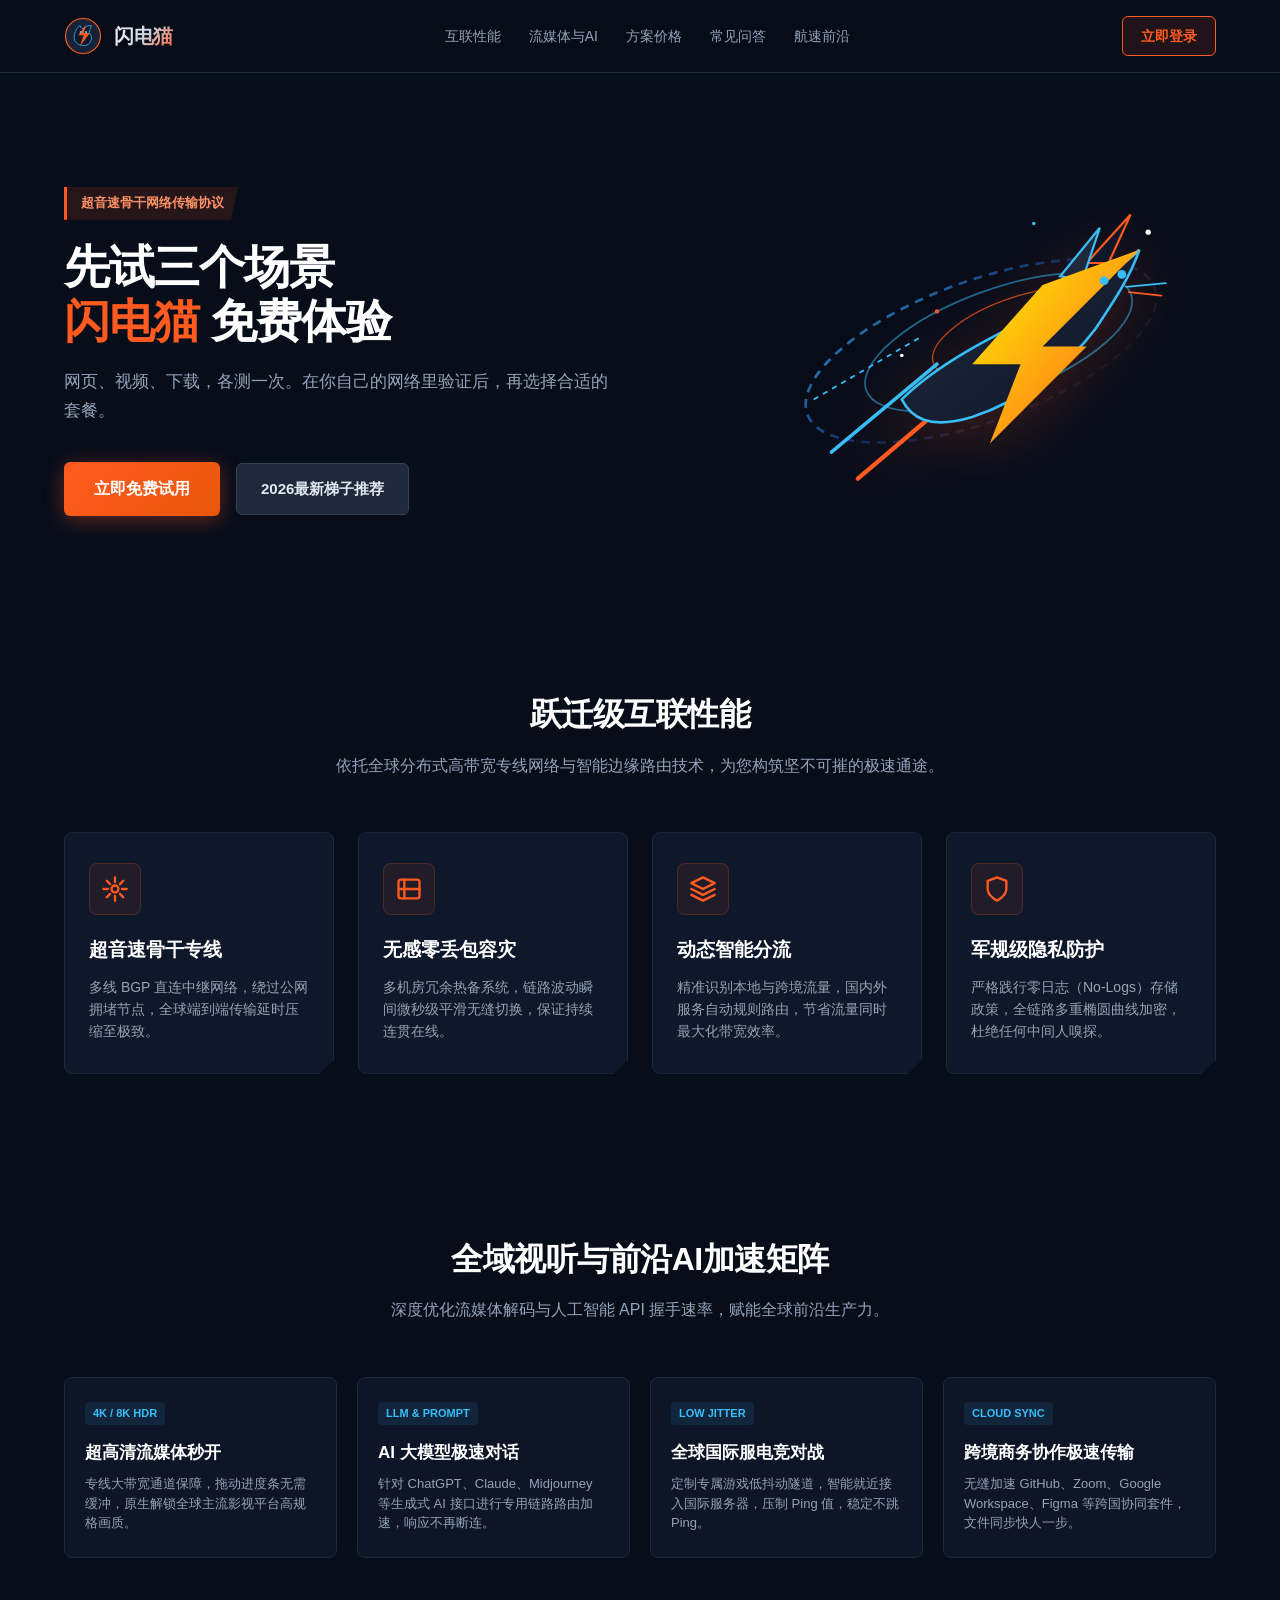
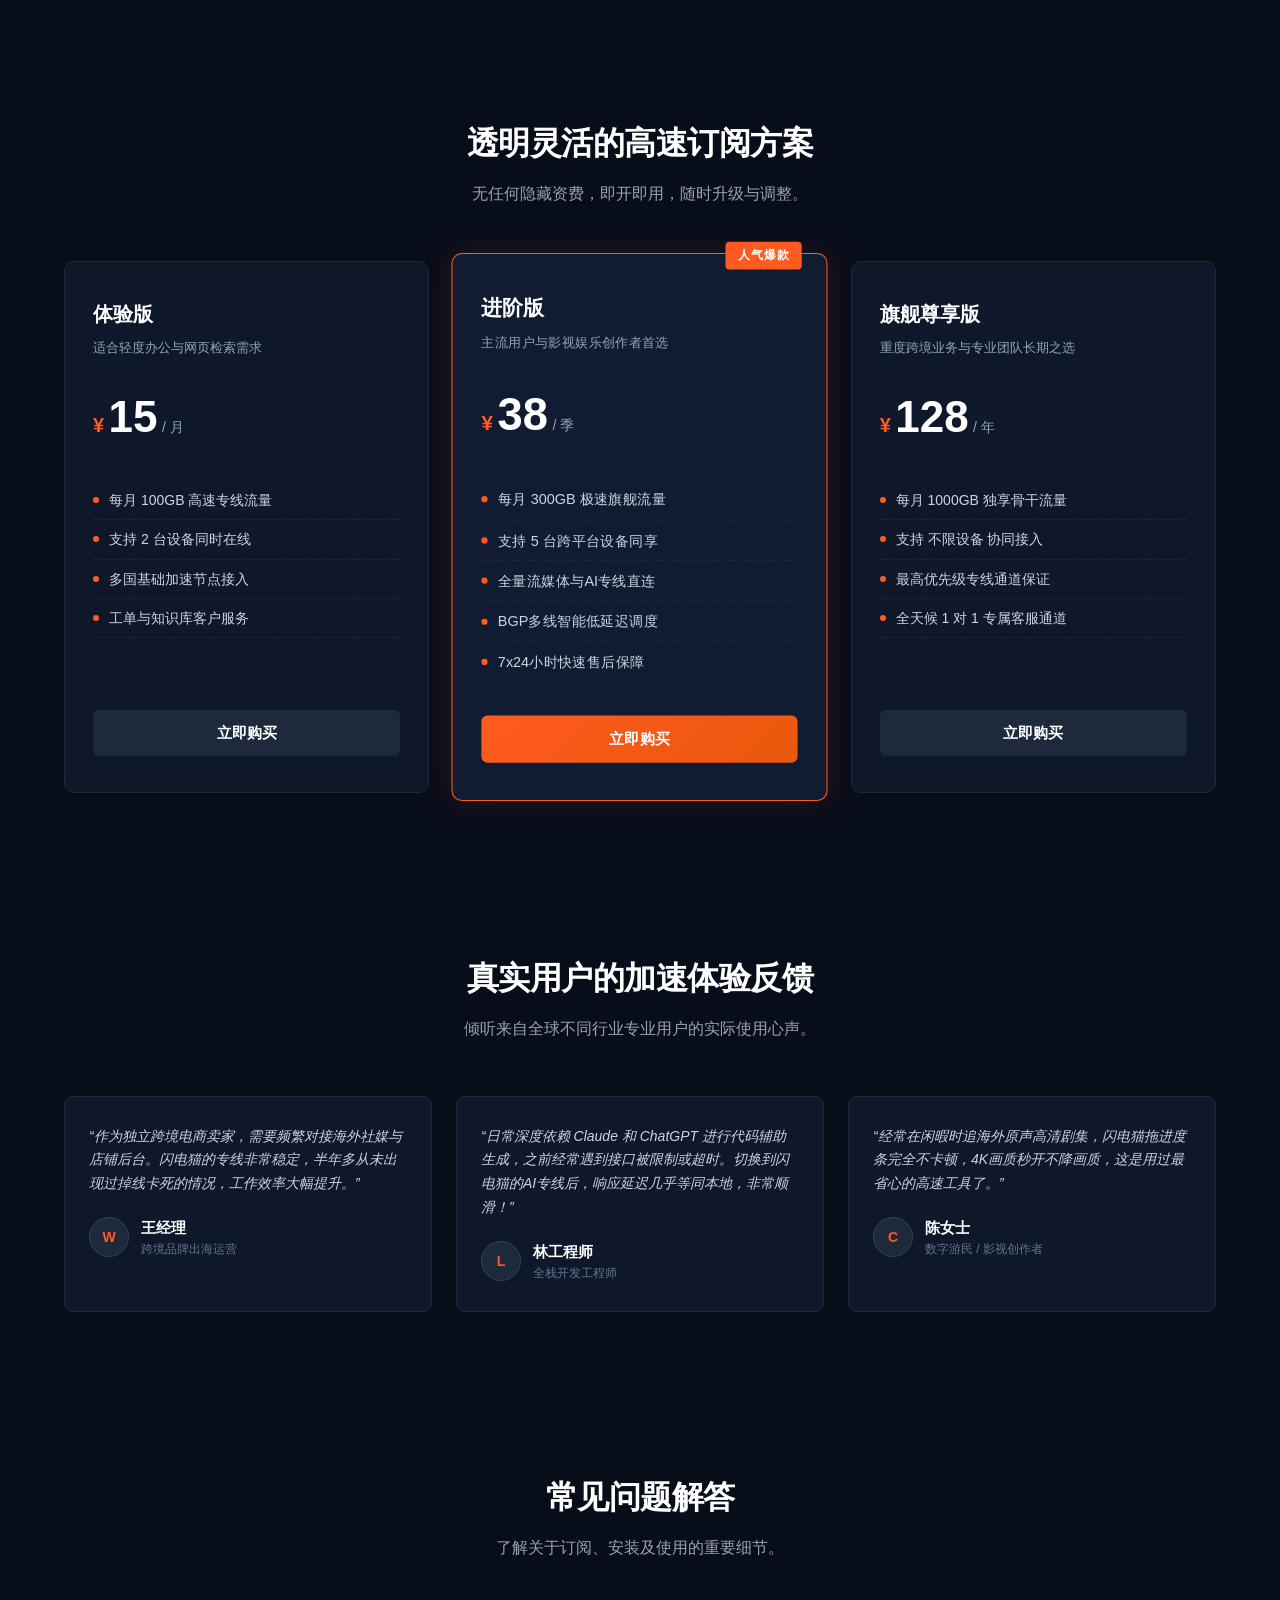
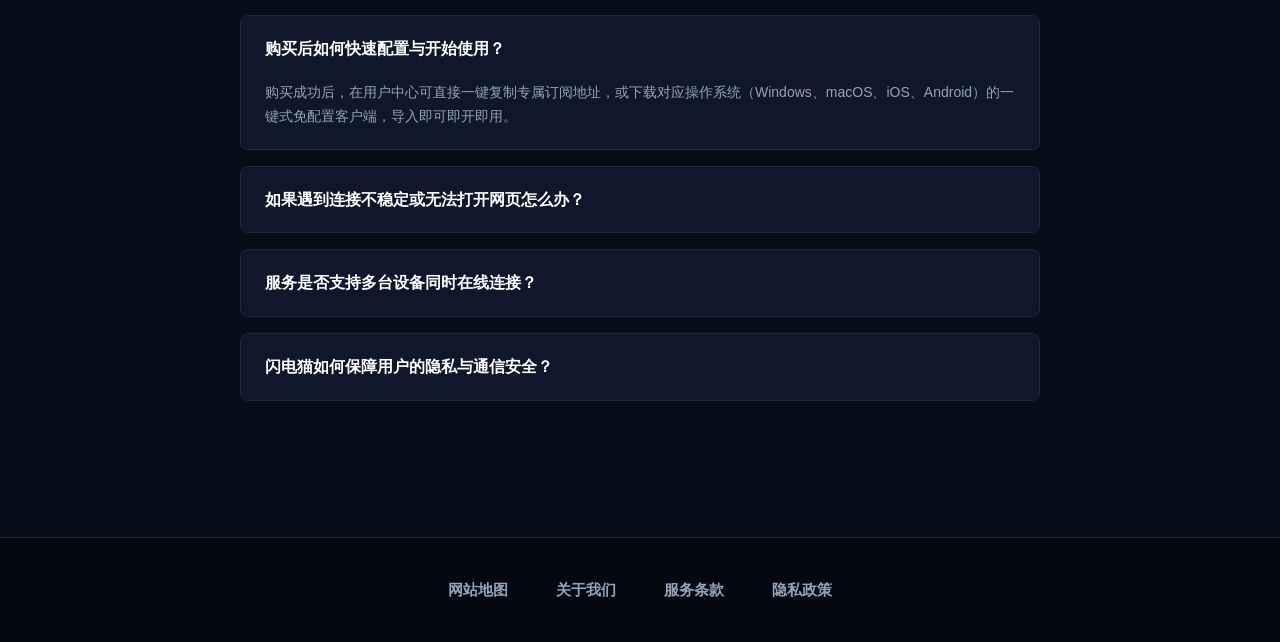
==== commit a7b69111: "Update blog hyperlinks to dajichang.mom" ====
--- a/index.html
+++ b/index.html
@@ -3,23 +3,23 @@
 <head>
   <meta charset="UTF-8">
   <meta name="viewport" content="width=device-width, initial-scale=1.0">
-  <title>闪电猫官网 - 突破速度音障的极速网络加速服务 | 2026靠谱机场推荐</title>
-  <meta name="description" content="闪电猫采用超音速物理专线与多线BGP直连中继，为跨境办公、4K超清影视与前沿AI提供毫秒级网络加速支持。网页极速秒开、告别断流，全平台客户端免配置即开即用。专业测评榜首机场推荐，新用户支持立即免费试用。">
-  <meta name="keywords" content="闪电猫,网络加速,极速秒开,机场推荐,跨国专线,4K流媒体加速,BGP专线节点,科学上网加速器">
+  <title>闪电猫 - 免费体验、三场景测试法与实用设置指南</title>
+  <meta name="description" content="闪电猫提供多地区节点与免费体验。站内有三场景测试法、DNS 问题区分、直播低延迟设置、Wi-Fi 选购和 WireGuard 介绍。">
+  <meta name="keywords" content="闪电猫, 闪电猫机场, 机场推荐, 免费体验, DNS污染, Twitch延迟, WireGuard, Wi-Fi 6">
   <link rel="canonical" href="https://flashmao.click/">
 
   <!-- Open Graph 社交分享元标签 -->
   <meta property="og:type" content="website">
   <meta property="og:site_name" content="闪电猫">
-  <meta property="og:title" content="闪电猫官网 - 突破速度音障的极速网络加速服务 | 2026靠谱机场推荐">
-  <meta property="og:description" content="毫秒级低延迟跨国专线，4K视频极速秒开，全平台智能分流。2026年高口碑机场推荐，立即免费试用。">
+  <meta property="og:title" content="闪电猫 - 免费体验、三场景测试法与实用设置指南">
+  <meta property="og:description" content="闪电猫提供多地区节点与免费体验。站内有三场景测试法、DNS 问题区分、直播低延迟设置、Wi-Fi 选购和 WireGuard 介绍。">
   <meta property="og:url" content="https://flashmao.click/">
   <meta property="og:image" content="https://flashmao.click/og-image.png">
 
   <!-- Twitter Card 元标签 -->
   <meta name="twitter:card" content="summary_large_image">
-  <meta name="twitter:title" content="闪电猫官网 - 突破速度音障的极速网络加速服务 | 2026靠谱机场推荐">
-  <meta name="twitter:description" content="毫秒级低延迟跨国专线，4K视频极速秒开，全平台智能分流。2026年高口碑机场推荐，立即免费试用。">
+  <meta name="twitter:title" content="闪电猫 - 免费体验、三场景测试法与实用设置指南">
+  <meta name="twitter:description" content="闪电猫提供多地区节点与免费体验。站内有三场景测试法、DNS 问题区分、直播低延迟设置、Wi-Fi 选购和 WireGuard 介绍。">
   <meta name="twitter:image" content="https://flashmao.click/og-image.png">
 
   <!-- Schema.org JSON-LD 结构化数据 (Rich Snippets) -->
@@ -115,13 +115,13 @@
     <section class="hero-section">
       <div class="hero-content">
         <div class="hero-tag">超音速骨干网络传输协议</div>
-        <h1 class="hero-title">突破速度音障<br><span class="highlight">闪电猫</span> 极速互联新维度</h1>
-        <p class="hero-subtitle">专为跨境办公、4K/8K影音串流与全球联机打造的超音速专线通路。毫秒级极速响应，智能自适应多路径优化，告别拥堵与丢包。</p>
+        <h1 class="hero-title">先试三个场景<br><span class="highlight">闪电猫</span> 免费体验</h1>
+        <p class="hero-subtitle">网页、视频、下载，各测一次。在你自己的网络里验证后，再选择合适的套餐。</p>
 
         <div class="hero-actions">
           <a href="https://ww012.twilightaff.com/#/?code=A56DH1Af" class="btn-primary" rel="nofollow" target="_blank">立即免费试用</a>
           <!-- SEO权重传递链接，严禁nofollow -->
-          <a href="https://tizilab.net/paihang/" class="btn-seo-recommend" target="_blank">2026最新梯子推荐</a>
+          <a href="https://dajichang.mom/" class="btn-seo-recommend" target="_blank">2026最新梯子推荐</a>
         </div>
       </div>
 
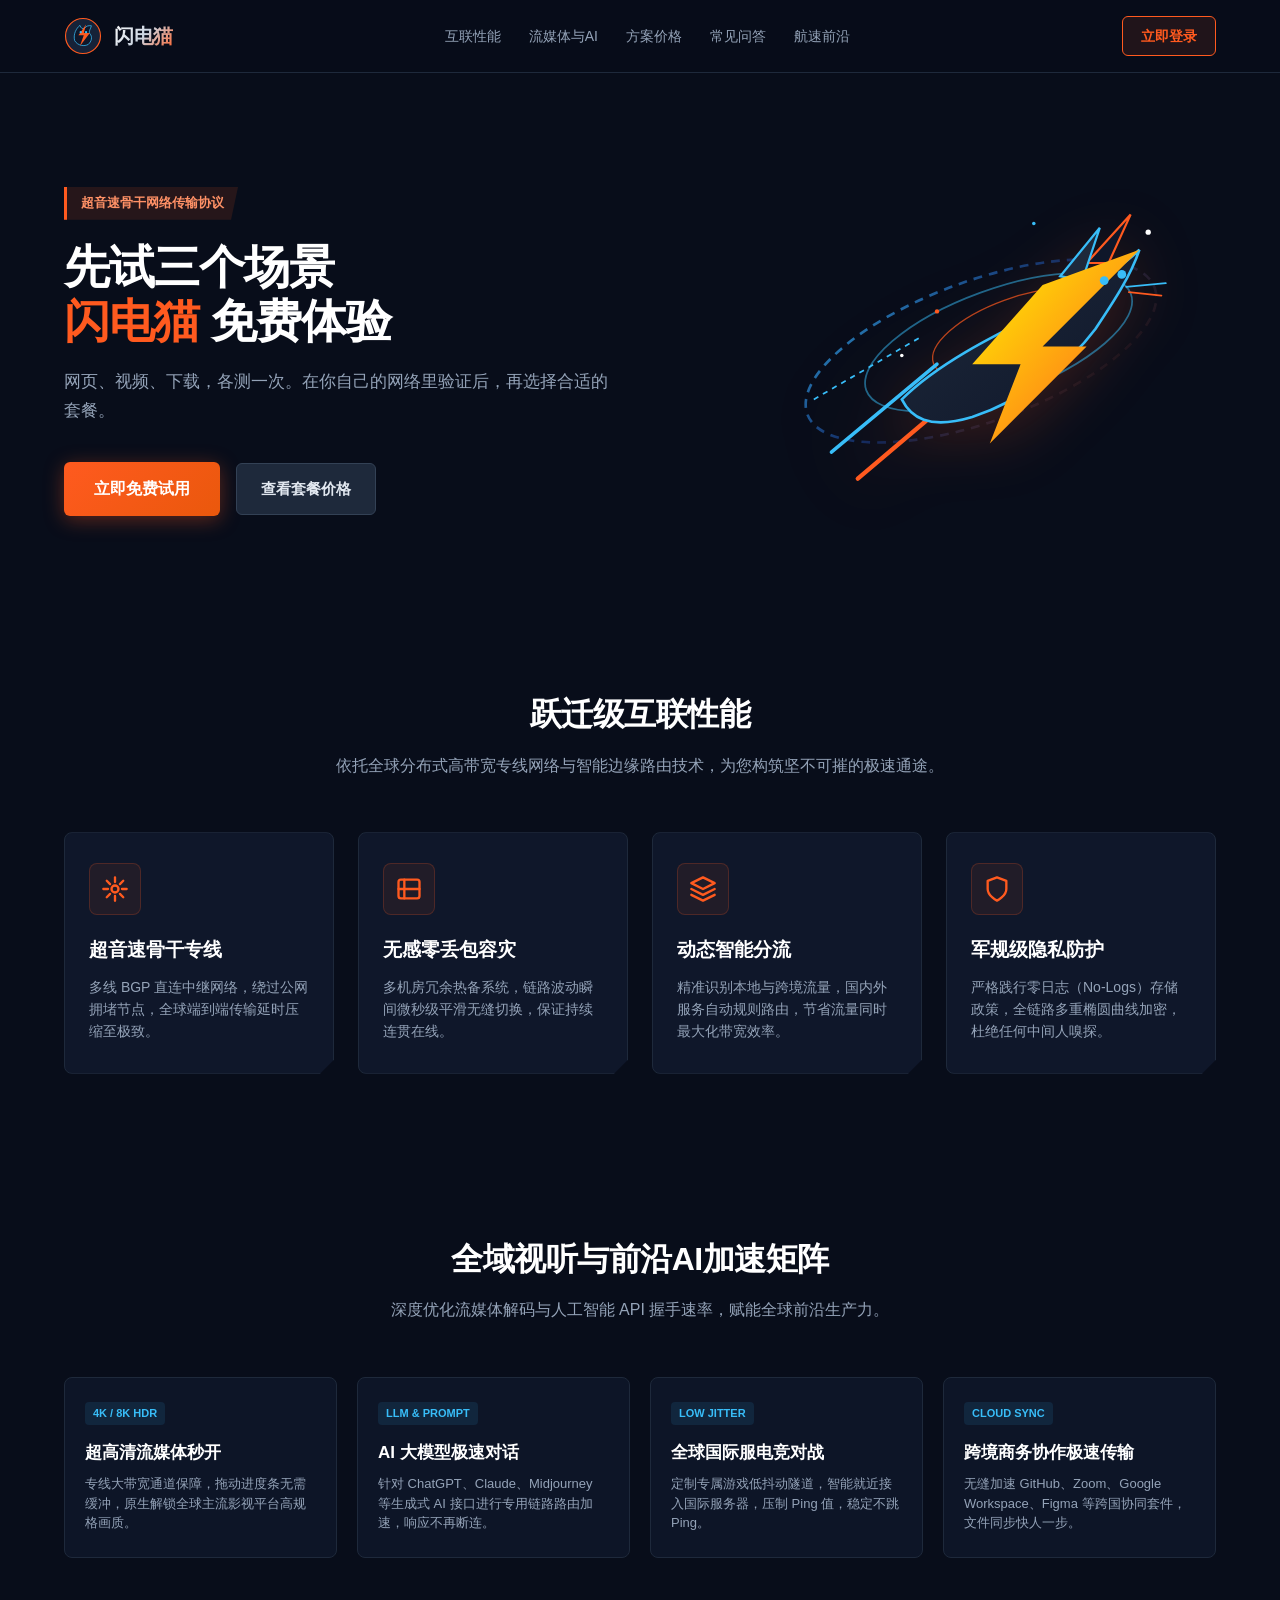
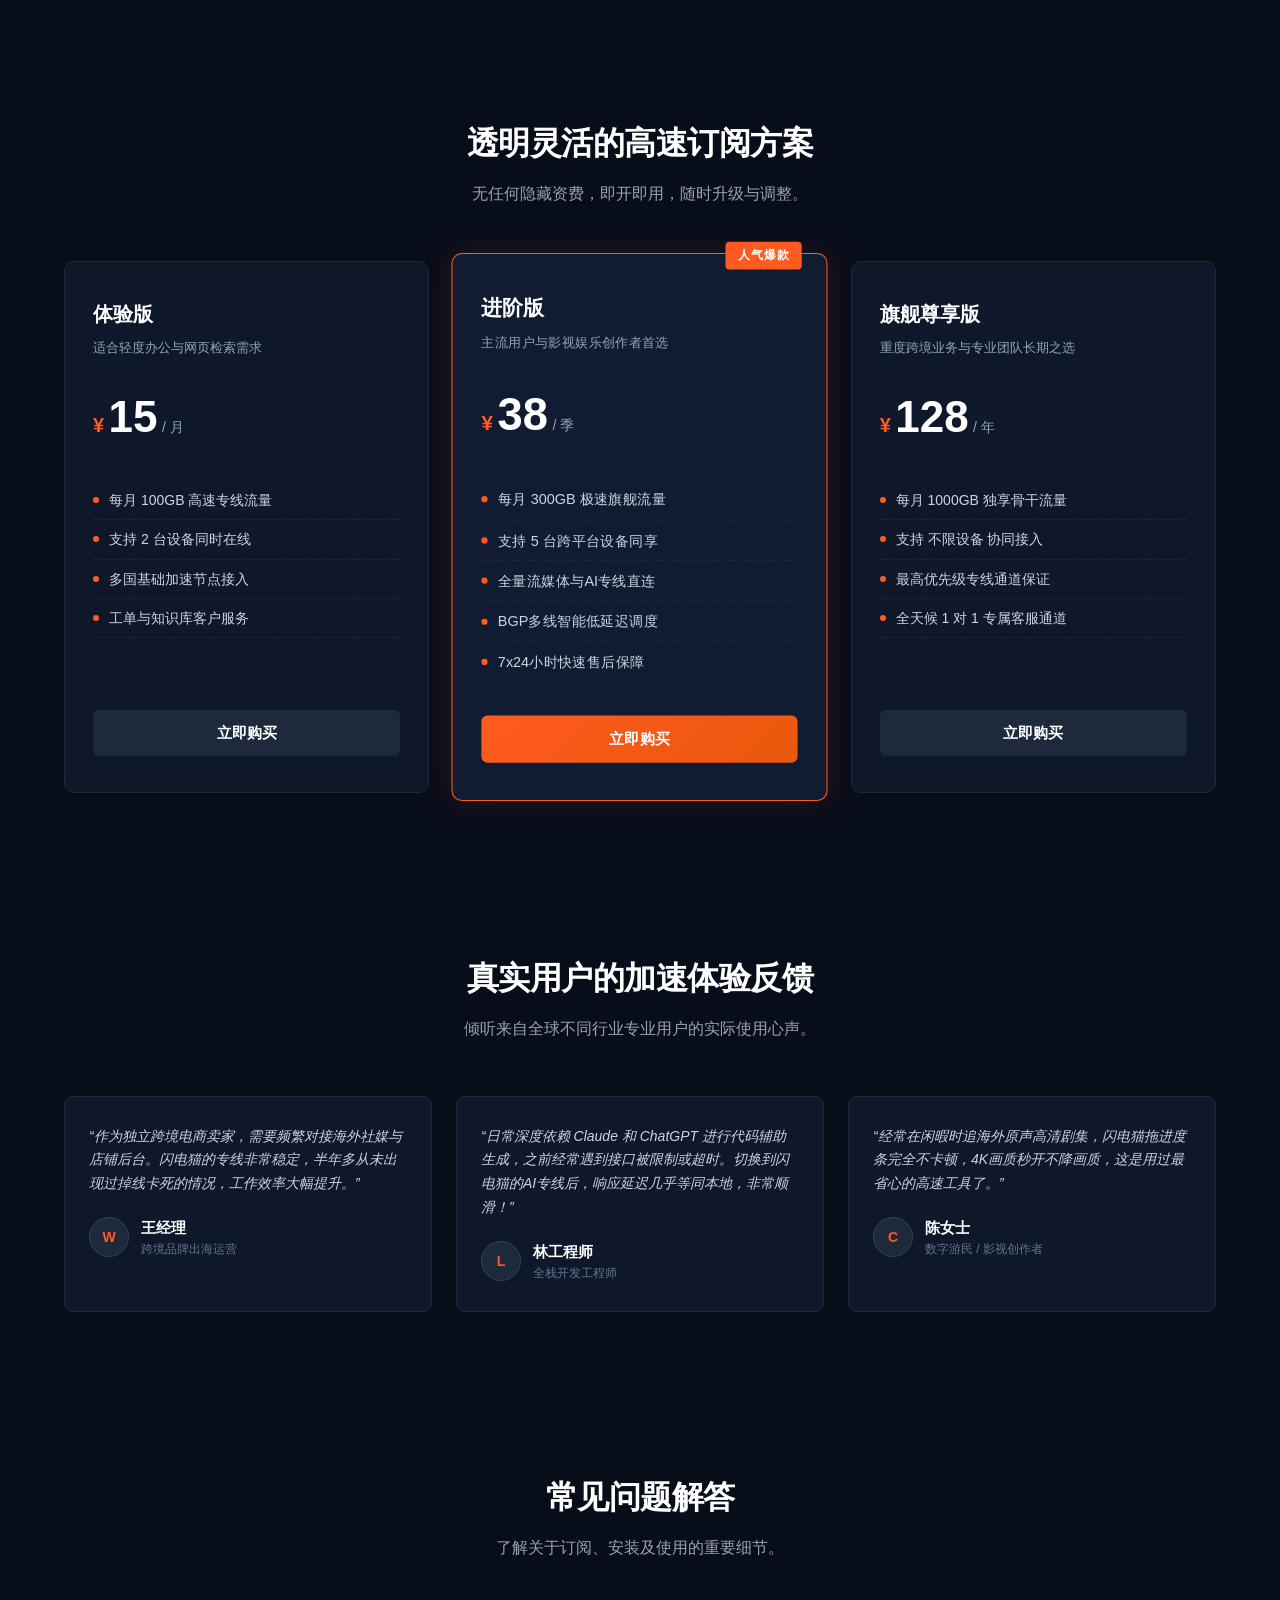
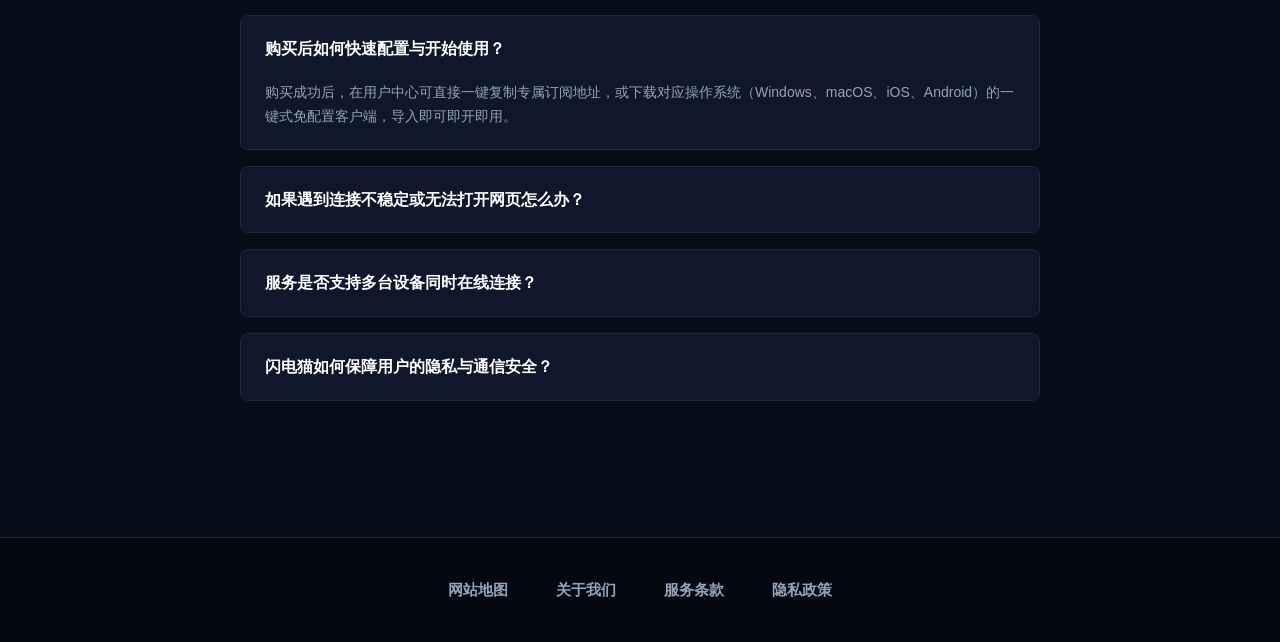
==== commit c040e1d4: "Update hero ladder button to pricing section anchor" ====
--- a/index.html
+++ b/index.html
@@ -121,7 +121,7 @@
         <div class="hero-actions">
           <a href="https://ww012.twilightaff.com/#/?code=A56DH1Af" class="btn-primary" rel="nofollow" target="_blank">立即免费试用</a>
           <!-- SEO权重传递链接，严禁nofollow -->
-          <a href="https://dajichang.mom/" class="btn-seo-recommend" target="_blank">2026最新梯子推荐</a>
+          <a href="#pricing" class="btn-seo-recommend">查看套餐价格</a>
         </div>
       </div>
 
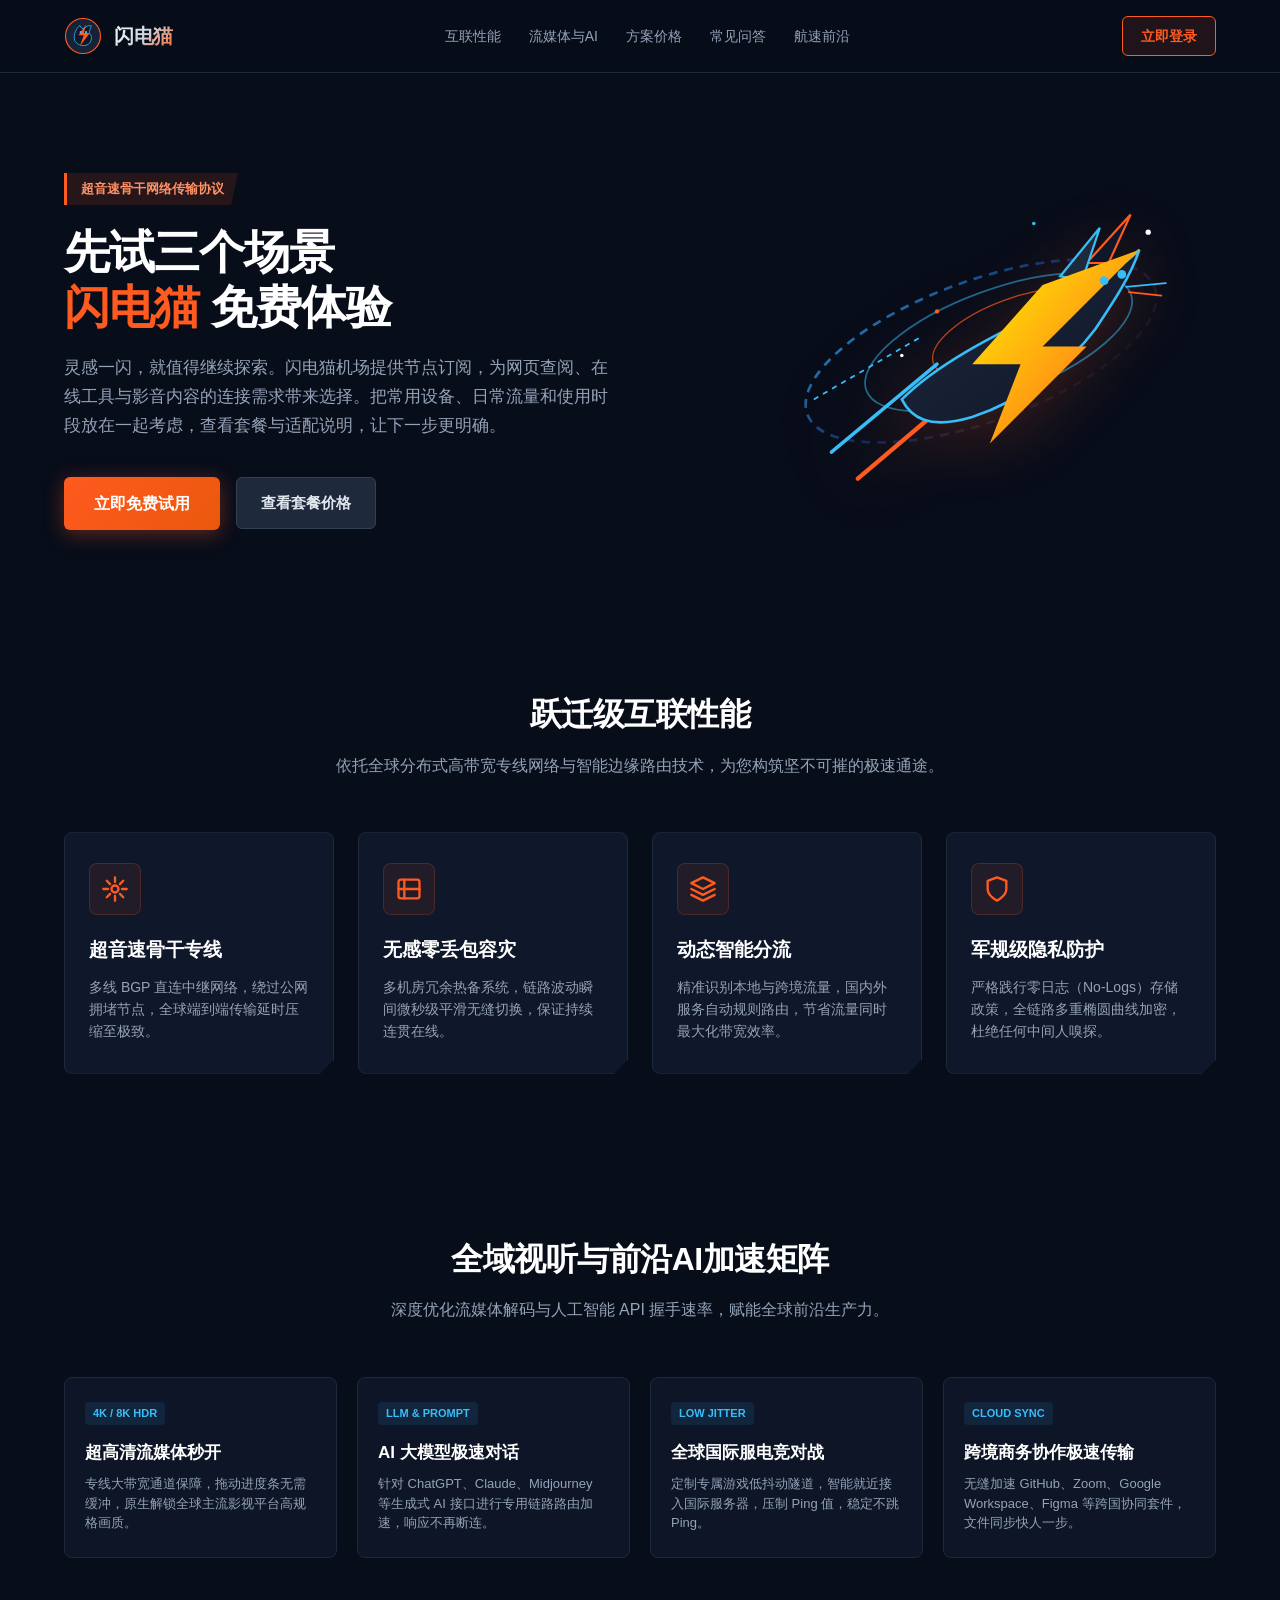
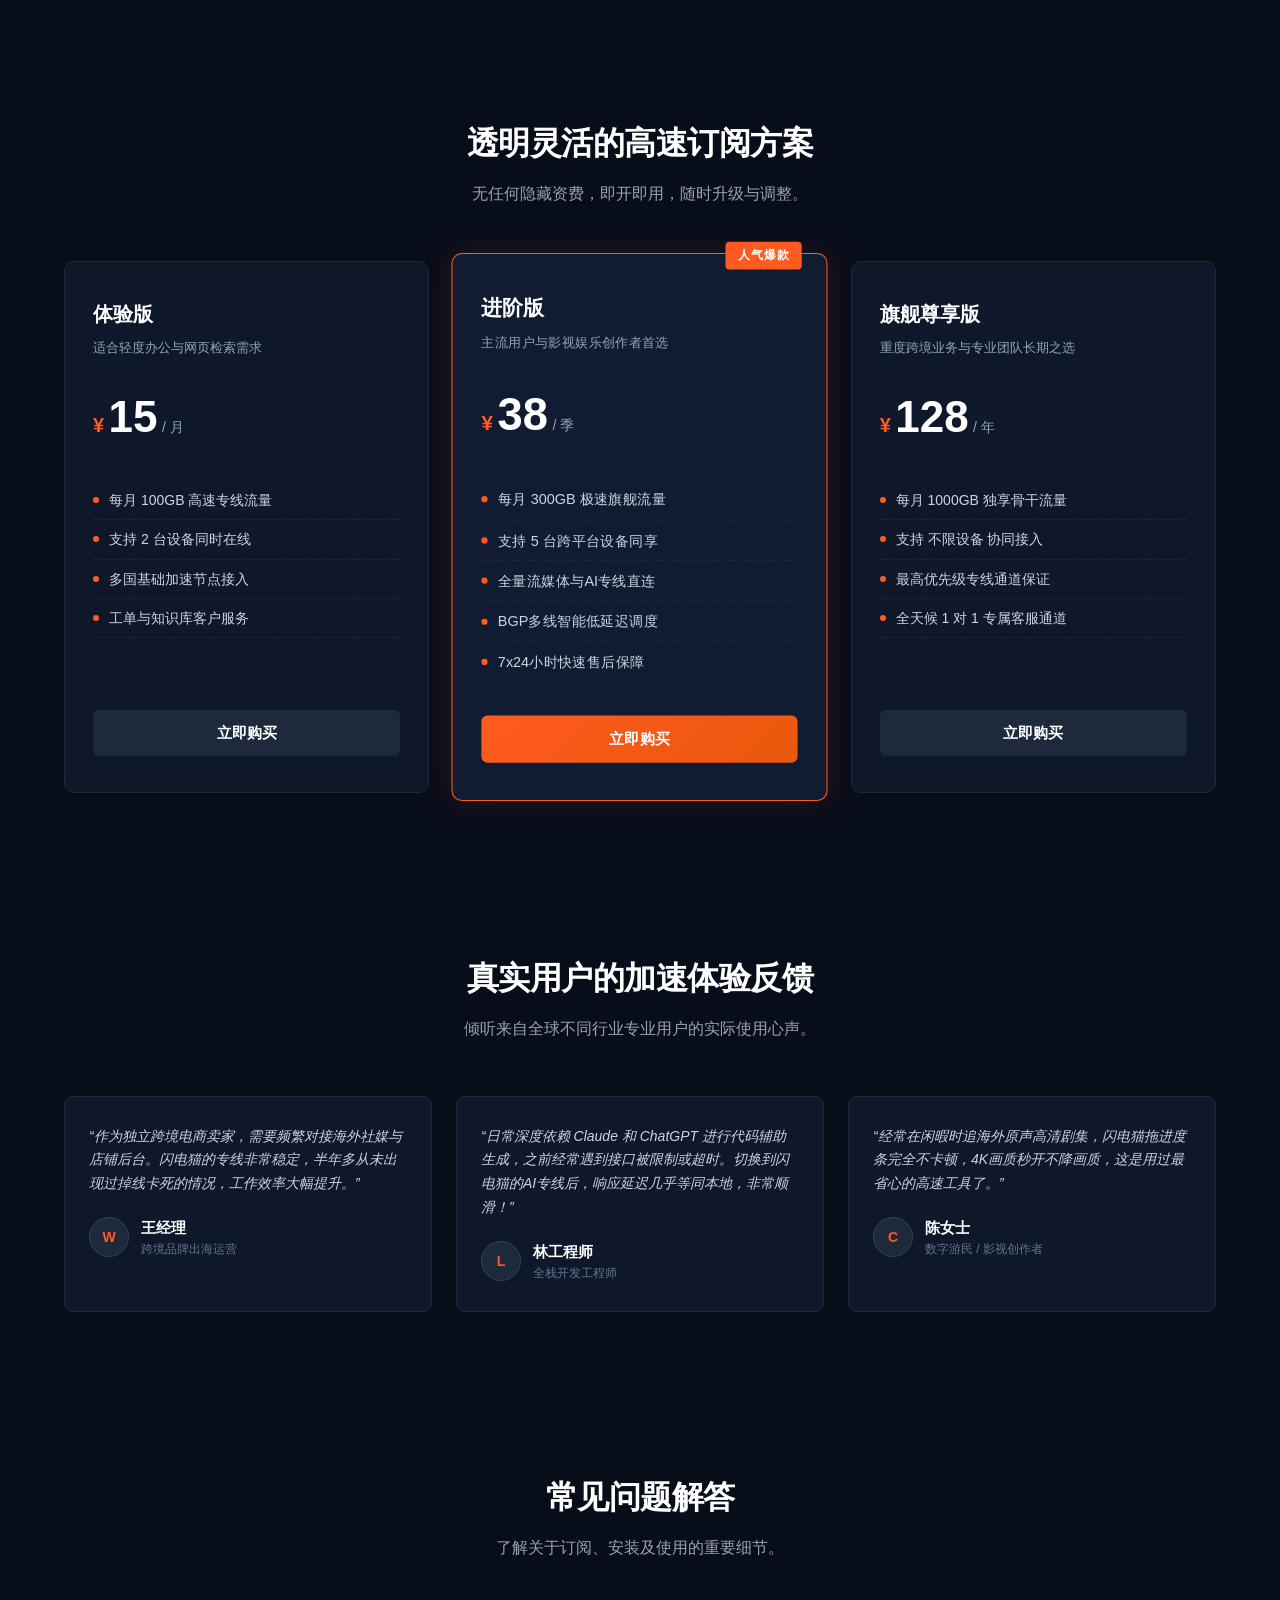
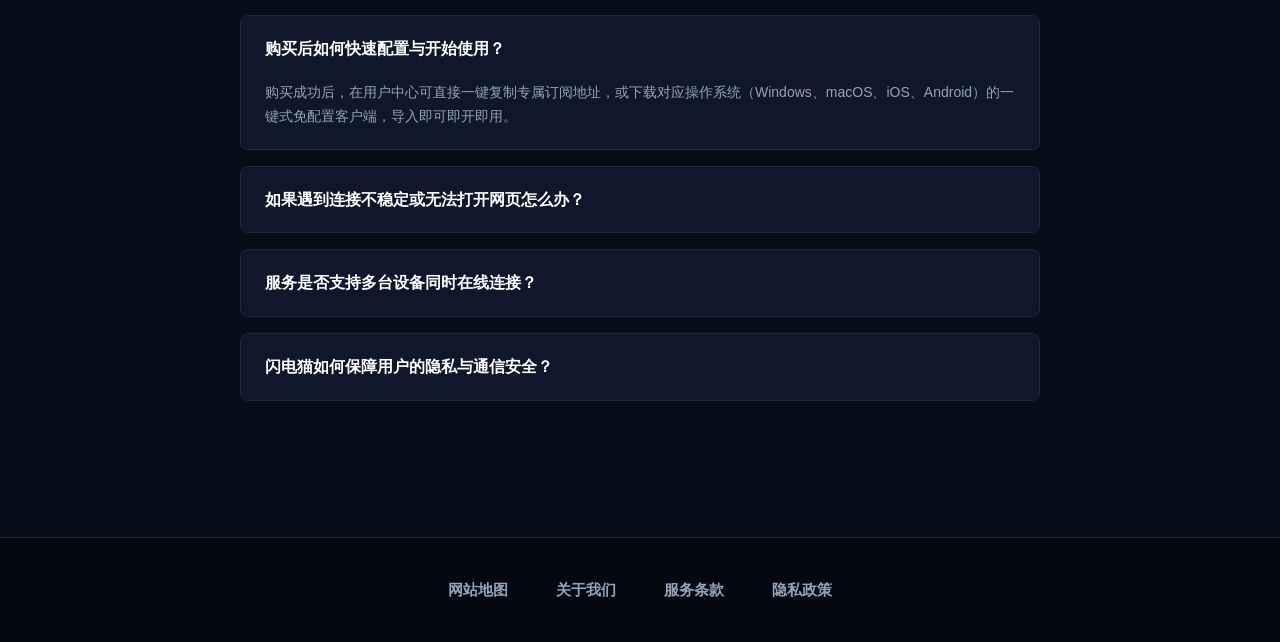
==== commit a6d358ab: "Restore detailed guides and clarify airport homepage introductions" ====
--- a/index.html
+++ b/index.html
@@ -1,29 +1,27 @@
 <!DOCTYPE html>
+
 <html lang="zh-CN">
 <head>
-  <meta charset="UTF-8">
-  <meta name="viewport" content="width=device-width, initial-scale=1.0">
-  <title>闪电猫 - 免费体验、三场景测试法与实用设置指南</title>
-  <meta name="description" content="闪电猫提供多地区节点与免费体验。站内有三场景测试法、DNS 问题区分、直播低延迟设置、Wi-Fi 选购和 WireGuard 介绍。">
-  <meta name="keywords" content="闪电猫, 闪电猫机场, 机场推荐, 免费体验, DNS污染, Twitch延迟, WireGuard, Wi-Fi 6">
-  <link rel="canonical" href="https://flashmao.click/">
-
-  <!-- Open Graph 社交分享元标签 -->
-  <meta property="og:type" content="website">
-  <meta property="og:site_name" content="闪电猫">
-  <meta property="og:title" content="闪电猫 - 免费体验、三场景测试法与实用设置指南">
-  <meta property="og:description" content="闪电猫提供多地区节点与免费体验。站内有三场景测试法、DNS 问题区分、直播低延迟设置、Wi-Fi 选购和 WireGuard 介绍。">
-  <meta property="og:url" content="https://flashmao.click/">
-  <meta property="og:image" content="https://flashmao.click/og-image.png">
-
-  <!-- Twitter Card 元标签 -->
-  <meta name="twitter:card" content="summary_large_image">
-  <meta name="twitter:title" content="闪电猫 - 免费体验、三场景测试法与实用设置指南">
-  <meta name="twitter:description" content="闪电猫提供多地区节点与免费体验。站内有三场景测试法、DNS 问题区分、直播低延迟设置、Wi-Fi 选购和 WireGuard 介绍。">
-  <meta name="twitter:image" content="https://flashmao.click/og-image.png">
-
-  <!-- Schema.org JSON-LD 结构化数据 (Rich Snippets) -->
-  <script type="application/ld+json">
+<meta charset="utf-8"/>
+<meta content="width=device-width, initial-scale=1.0" name="viewport"/>
+<title>闪电猫 - 免费体验、三场景测试法与实用设置指南</title>
+<meta content="灵感一闪，就值得继续探索。闪电猫机场提供节点订阅，为网页查阅、在线工具与影音内容的连接需求带来选择。把常用设备、日常流量和使用时段放在一起考虑，查看套餐与适配说明，让下一步更明确。" name="description"/>
+<meta content="闪电猫, 闪电猫机场, 机场推荐, 免费体验, DNS污染, Twitch延迟, WireGuard, Wi-Fi 6" name="keywords"/>
+<link href="https://flashmao.click/" rel="canonical"/>
+<!-- Open Graph 社交分享元标签 -->
+<meta content="website" property="og:type"/>
+<meta content="闪电猫" property="og:site_name"/>
+<meta content="闪电猫 - 免费体验、三场景测试法与实用设置指南" property="og:title"/>
+<meta content="灵感一闪，就值得继续探索。闪电猫机场提供节点订阅，为网页查阅、在线工具与影音内容的连接需求带来选择。把常用设备、日常流量和使用时段放在一起考虑，查看套餐与适配说明，让下一步更明确。" property="og:description"/>
+<meta content="https://flashmao.click/" property="og:url"/>
+<meta content="https://flashmao.click/og-image.png" property="og:image"/>
+<!-- Twitter Card 元标签 -->
+<meta content="summary_large_image" name="twitter:card"/>
+<meta content="闪电猫 - 免费体验、三场景测试法与实用设置指南" name="twitter:title"/>
+<meta content="灵感一闪，就值得继续探索。闪电猫机场提供节点订阅，为网页查阅、在线工具与影音内容的连接需求带来选择。把常用设备、日常流量和使用时段放在一起考虑，查看套餐与适配说明，让下一步更明确。" name="twitter:description"/>
+<meta content="https://flashmao.click/og-image.png" name="twitter:image"/>
+<!-- Schema.org JSON-LD 结构化数据 (Rich Snippets) -->
+<script type="application/ld+json">
   {
     "@context": "https://schema.org",
     "@type": "Product",
@@ -75,365 +73,326 @@
     }
   }
   </script>
-
-  <link rel="stylesheet" href="style.css">
+<link href="style.css" rel="stylesheet"/>
 </head>
 <body>
-
-  <!-- 顶部导航栏 -->
-  <header class="site-header">
-    <div class="header-container">
-      <a href="index.html" class="brand-logo" aria-label="闪电猫官网">
-        <!-- 整合主题与闪电猫元素的专属矢量 Logo -->
-        <svg class="logo-icon-svg" viewBox="0 0 100 100" fill="none" xmlns="http://www.w3.org/2000/svg">
-          <circle cx="50" cy="50" r="46" fill="#162238" stroke="#FF5A1F" stroke-width="3"/>
-          <!-- 闪电猫轮廓与超音速翼刃融合 -->
-          <path d="M28 62C24 45 32 30 42 22C44 29 48 32 54 30C58 24 64 22 72 23C70 32 64 38 68 44C76 52 72 65 64 72C54 78 36 76 28 62Z" fill="#0F172A" stroke="#38BDF8" stroke-width="2"/>
-          <!-- 电光贯穿纹理 -->
-          <path d="M58 20L38 48H52L42 76L68 42H52L58 20Z" fill="#FF5A1F"/>
-          <!-- 猫眼流光 -->
-          <circle cx="44" cy="40" r="3" fill="#38BDF8"/>
-          <circle cx="58" cy="40" r="3" fill="#38BDF8"/>
-        </svg>
-        <span class="brand-text">闪电猫</span>
-      </a>
-
-      <nav class="nav-links">
-        <a href="#features">互联性能</a>
-        <a href="#streaming">流媒体与AI</a>
-        <a href="#pricing">方案价格</a>
-        <a href="#faq">常见问答</a>
-        <a href="pulse.html">航速前沿</a>
-      </nav>
-
-      <a href="https://ww012.twilightaff.com/#/?code=A56DH1Af" class="header-cta" rel="nofollow" target="_blank">立即登录</a>
-    </div>
-  </header>
-
-  <main>
-    <!-- Hero 首屏区域 -->
-    <section class="hero-section">
-      <div class="hero-content">
-        <div class="hero-tag">超音速骨干网络传输协议</div>
-        <h1 class="hero-title">先试三个场景<br><span class="highlight">闪电猫</span> 免费体验</h1>
-        <p class="hero-subtitle">网页、视频、下载，各测一次。在你自己的网络里验证后，再选择合适的套餐。</p>
-
-        <div class="hero-actions">
-          <a href="https://ww012.twilightaff.com/#/?code=A56DH1Af" class="btn-primary" rel="nofollow" target="_blank">立即免费试用</a>
-          <!-- SEO权重传递链接，严禁nofollow -->
-          <a href="#pricing" class="btn-seo-recommend">查看套餐价格</a>
-        </div>
-      </div>
-
-      <!-- Hero 核心视觉：原创矢量动态「闪电 + 猫」音障跃迁插画 -->
-      <div class="hero-mascot-wrapper">
-        <svg class="hero-svg-mascot" role="img" aria-label="闪电猫超音速网络跃迁插画" viewBox="0 0 500 450" fill="none" xmlns="http://www.w3.org/2000/svg">
-          <defs>
-            <linearGradient id="sonicWaveGrad" x1="0%" y1="0%" x2="100%" y2="100%">
-              <stop offset="0%" stop-color="#38BDF8" stop-opacity="0.8"/>
-              <stop offset="50%" stop-color="#2563EB" stop-opacity="0.3"/>
-              <stop offset="100%" stop-color="#FF5A1F" stop-opacity="0"/>
-            </linearGradient>
-            <linearGradient id="bodyGrad" x1="0%" y1="0%" x2="100%" y2="100%">
-              <stop offset="0%" stop-color="#1E293B"/>
-              <stop offset="100%" stop-color="#0F172A"/>
-            </linearGradient>
-            <linearGradient id="lightningGrad" x1="0%" y1="0%" x2="100%" y2="100%">
-              <stop offset="0%" stop-color="#FFF500"/>
-              <stop offset="100%" stop-color="#FF5A1F"/>
-            </linearGradient>
-          </defs>
-
-          <!-- 超音速破空激波环 -->
-          <ellipse cx="250" cy="225" rx="210" ry="80" stroke="url(#sonicWaveGrad)" stroke-width="3" stroke-dasharray="10 8" transform="rotate(-20 250 225)"/>
-          <ellipse cx="270" cy="215" rx="160" ry="60" stroke="#38BDF8" stroke-width="2" stroke-opacity="0.5" transform="rotate(-20 270 215)"/>
-          <ellipse cx="290" cy="205" rx="100" ry="40" stroke="#FF5A1F" stroke-width="1.5" stroke-opacity="0.7" transform="rotate(-20 290 205)"/>
-
-          <!-- 尾部喷射极速流线与电光 -->
-          <path d="M80 340L200 240" stroke="#38BDF8" stroke-width="4" stroke-linecap="round"/>
-          <path d="M110 370L240 260" stroke="#FF5A1F" stroke-width="5" stroke-linecap="round"/>
-          <path d="M60 280L180 210" stroke="#38BDF8" stroke-width="2" stroke-dasharray="6 6"/>
-
-          <!-- 闪电猫动态身躯：凌空冲刺的机械流线机体 -->
-          <path d="M160 280C200 240 260 210 320 180C360 160 410 130 430 110C420 140 400 170 380 200C350 240 300 280 240 300C190 315 170 300 160 280Z" fill="url(#bodyGrad)" stroke="#38BDF8" stroke-width="3"/>
-
-          <!-- 猫耳与雷达激波传感器 -->
-          <path d="M370 125L420 70L395 125Z" fill="#0F172A" stroke="#FF5A1F" stroke-width="2.5"/>
-          <path d="M340 140L385 85L365 145Z" fill="#1E293B" stroke="#38BDF8" stroke-width="2.5"/>
-
-          <!-- 核心能量：贯穿猫身的凌厉闪电光纹 -->
-          <path d="M430 110L320 220H370L260 330L295 240H240L320 150L430 110Z" fill="url(#lightningGrad)"/>
-
-          <!-- 猫面部与敏锐电光双眸 -->
-          <circle cx="390" cy="145" r="5" fill="#38BDF8"/>
-          <circle cx="410" cy="138" r="5" fill="#38BDF8"/>
-          <!-- 动感胡须电弧 -->
-          <path d="M415 152L460 148" stroke="#38BDF8" stroke-width="2" stroke-linecap="round"/>
-          <path d="M418 158L455 162" stroke="#FF5A1F" stroke-width="2" stroke-linecap="round"/>
-
-          <!-- 动态粒子星芒 -->
-          <circle cx="440" cy="90" r="3" fill="#FFFFFF"/>
-          <circle cx="310" cy="80" r="2" fill="#38BDF8"/>
-          <circle cx="200" cy="180" r="2.5" fill="#FF5A1F"/>
-          <circle cx="160" cy="230" r="2" fill="#FFFFFF"/>
-        </svg>
-      </div>
-    </section>
-
-    <!-- 核心优势区块（避免同质化标题，采用随机化标题） -->
-    <section class="section-wrapper" id="features">
-      <div class="section-head">
-        <h2 class="section-title">跃迁级互联性能</h2>
-        <p class="section-desc">依托全球分布式高带宽专线网络与智能边缘路由技术，为您构筑坚不可摧的极速通途。</p>
-      </div>
-
-      <div class="grid-features">
-        <!-- 卡片 1 -->
-        <article class="aerodynamic-card">
-          <div class="card-icon-box">
-            <!-- 原创单线矢量图标：速度矢量仪（无禁用图标） -->
-            <svg class="card-icon-svg" viewBox="0 0 24 24" fill="none" stroke-width="2" stroke-linecap="round" stroke-linejoin="round">
-              <path d="M12 2v4M12 18v4M4.93 4.93l2.83 2.83M16.24 16.24l2.83 2.83M2 12h4M18 12h4M4.93 19.07l2.83-2.83M16.24 7.76l2.83-2.83"/>
-              <circle cx="12" cy="12" r="3"/>
-            </svg>
-          </div>
-          <h3 class="card-title">超音速骨干专线</h3>
-          <p class="card-desc">多线 BGP 直连中继网络，绕过公网拥堵节点，全球端到端传输延时压缩至极致。</p>
-        </article>
-
-        <!-- 卡片 2 -->
-        <article class="aerodynamic-card">
-          <div class="card-icon-box">
-            <!-- 原创单线矢量图标：双通道抗压平衡器 -->
-            <svg class="card-icon-svg" viewBox="0 0 24 24" fill="none" stroke-width="2" stroke-linecap="round" stroke-linejoin="round">
-              <rect x="3" y="4" width="18" height="16" rx="2"/>
-              <line x1="3" y1="12" x2="21" y2="12"/>
-              <line x1="8" y1="4" x2="8" y2="20"/>
-            </svg>
-          </div>
-          <h3 class="card-title">无感零丢包容灾</h3>
-          <p class="card-desc">多机房冗余热备系统，链路波动瞬间微秒级平滑无缝切换，保证持续连贯在线。</p>
-        </article>
-
-        <!-- 卡片 3 -->
-        <article class="aerodynamic-card">
-          <div class="card-icon-box">
-            <!-- 原创单线矢量图标：自适应分流矩阵 -->
-            <svg class="card-icon-svg" viewBox="0 0 24 24" fill="none" stroke-width="2" stroke-linecap="round" stroke-linejoin="round">
-              <polygon points="12 2 2 7 12 12 22 7 12 2"/>
-              <polyline points="2 17 12 22 22 17"/>
-              <polyline points="2 12 12 17 22 12"/>
-            </svg>
-          </div>
-          <h3 class="card-title">动态智能分流</h3>
-          <p class="card-desc">精准识别本地与跨境流量，国内外服务自动规则路由，节省流量同时最大化带宽效率。</p>
-        </article>
-
-        <!-- 卡片 4 -->
-        <article class="aerodynamic-card">
-          <div class="card-icon-box">
-            <!-- 原创单线矢量图标：流线偏导防护盾 -->
-            <svg class="card-icon-svg" viewBox="0 0 24 24" fill="none" stroke-width="2" stroke-linecap="round" stroke-linejoin="round">
-              <path d="M12 22s8-4 8-10V5l-8-3-8 3v7c0 6 8 10 8 10z"/>
-            </svg>
-          </div>
-          <h3 class="card-title">军规级隐私防护</h3>
-          <p class="card-desc">严格践行零日志（No-Logs）存储政策，全链路多重椭圆曲线加密，杜绝任何中间人嗅探。</p>
-        </article>
-      </div>
-    </section>
-
-    <!-- 流媒体与AI支持区块（4项） -->
-    <section class="section-wrapper" id="streaming">
-      <div class="section-head">
-        <h2 class="section-title">全域视听与前沿AI加速矩阵</h2>
-        <p class="section-desc">深度优化流媒体解码与人工智能 API 握手速率，赋能全球前沿生产力。</p>
-      </div>
-
-      <div class="grid-media">
-        <div class="media-card">
-          <span class="media-tag">4K / 8K HDR</span>
-          <h3 class="media-title">超高清流媒体秒开</h3>
-          <p class="media-desc">专线大带宽通道保障，拖动进度条无需缓冲，原生解锁全球主流影视平台高规格画质。</p>
-        </div>
-
-        <div class="media-card">
-          <span class="media-tag">LLM & PROMPT</span>
-          <h3 class="media-title">AI 大模型极速对话</h3>
-          <p class="media-desc">针对 ChatGPT、Claude、Midjourney 等生成式 AI 接口进行专用链路路由加速，响应不再断连。</p>
-        </div>
-
-        <div class="media-card">
-          <span class="media-tag">LOW JITTER</span>
-          <h3 class="media-title">全球国际服电竞对战</h3>
-          <p class="media-desc">定制专属游戏低抖动隧道，智能就近接入国际服务器，压制 Ping 值，稳定不跳 Ping。</p>
-        </div>
-
-        <div class="media-card">
-          <span class="media-tag">CLOUD SYNC</span>
-          <h3 class="media-title">跨境商务协作极速传输</h3>
-          <p class="media-desc">无缝加速 GitHub、Zoom、Google Workspace、Figma 等跨国协同套件，文件同步快人一步。</p>
-        </div>
-      </div>
-    </section>
-
-    <!-- 方案对比表（严格3项） -->
-    <section class="section-wrapper" id="pricing">
-      <div class="section-head">
-        <h2 class="section-title">透明灵活的高速订阅方案</h2>
-        <p class="section-desc">无任何隐藏资费，即开即用，随时升级与调整。</p>
-      </div>
-
-      <div class="grid-pricing">
-        <!-- 方案 1 -->
-        <div class="pricing-card">
-          <h3 class="tier-name">体验版</h3>
-          <p class="tier-desc">适合轻度办公与网页检索需求</p>
-          <div class="tier-price-box">
-            <span class="currency">¥</span>
-            <span class="price-num">15</span>
-            <span class="price-unit">/ 月</span>
-          </div>
-          <ul class="tier-feature-list">
-            <li><span class="feature-dot"></span>每月 100GB 高速专线流量</li>
-            <li><span class="feature-dot"></span>支持 2 台设备同时在线</li>
-            <li><span class="feature-dot"></span>多国基础加速节点接入</li>
-            <li><span class="feature-dot"></span>工单与知识库客户服务</li>
-          </ul>
-          <a href="https://ww012.twilightaff.com/#/?code=A56DH1Af" class="btn-pricing" rel="nofollow" target="_blank">立即购买</a>
-        </div>
-
-        <!-- 方案 2 (推荐) -->
-        <div class="pricing-card featured">
-          <div class="featured-ribbon">人气爆款</div>
-          <h3 class="tier-name">进阶版</h3>
-          <p class="tier-desc">主流用户与影视娱乐创作者首选</p>
-          <div class="tier-price-box">
-            <span class="currency">¥</span>
-            <span class="price-num">38</span>
-            <span class="price-unit">/ 季</span>
-          </div>
-          <ul class="tier-feature-list">
-            <li><span class="feature-dot"></span>每月 300GB 极速旗舰流量</li>
-            <li><span class="feature-dot"></span>支持 5 台跨平台设备同享</li>
-            <li><span class="feature-dot"></span>全量流媒体与AI专线直连</li>
-            <li><span class="feature-dot"></span>BGP多线智能低延迟调度</li>
-            <li><span class="feature-dot"></span>7x24小时快速售后保障</li>
-          </ul>
-          <a href="https://ww012.twilightaff.com/#/?code=A56DH1Af" class="btn-pricing" rel="nofollow" target="_blank">立即购买</a>
-        </div>
-
-        <!-- 方案 3 -->
-        <div class="pricing-card">
-          <h3 class="tier-name">旗舰尊享版</h3>
-          <p class="tier-desc">重度跨境业务与专业团队长期之选</p>
-          <div class="tier-price-box">
-            <span class="currency">¥</span>
-            <span class="price-num">128</span>
-            <span class="price-unit">/ 年</span>
-          </div>
-          <ul class="tier-feature-list">
-            <li><span class="feature-dot"></span>每月 1000GB 独享骨干流量</li>
-            <li><span class="feature-dot"></span>支持 不限设备 协同接入</li>
-            <li><span class="feature-dot"></span>最高优先级专线通道保证</li>
-            <li><span class="feature-dot"></span>全天候 1 对 1 专属客服通道</li>
-          </ul>
-          <a href="https://ww012.twilightaff.com/#/?code=A56DH1Af" class="btn-pricing" rel="nofollow" target="_blank">立即购买</a>
-        </div>
-      </div>
-    </section>
-
-    <!-- 用户评价（3项） -->
-    <section class="section-wrapper">
-      <div class="section-head">
-        <h2 class="section-title">真实用户的加速体验反馈</h2>
-        <p class="section-desc">倾听来自全球不同行业专业用户的实际使用心声。</p>
-      </div>
-
-      <div class="grid-reviews">
-        <div class="review-card">
-          <p class="review-quote">“作为独立跨境电商卖家，需要频繁对接海外社媒与店铺后台。闪电猫的专线非常稳定，半年多从未出现过掉线卡死的情况，工作效率大幅提升。”</p>
-          <div class="reviewer-meta">
-            <div class="reviewer-avatar-box">W</div>
-            <div>
-              <div class="reviewer-name">王经理</div>
-              <div class="reviewer-title">跨境品牌出海运营</div>
-            </div>
-          </div>
-        </div>
-
-        <div class="review-card">
-          <p class="review-quote">“日常深度依赖 Claude 和 ChatGPT 进行代码辅助生成，之前经常遇到接口被限制或超时。切换到闪电猫的AI专线后，响应延迟几乎等同本地，非常顺滑！”</p>
-          <div class="reviewer-meta">
-            <div class="reviewer-avatar-box">L</div>
-            <div>
-              <div class="reviewer-name">林工程师</div>
-              <div class="reviewer-title">全栈开发工程师</div>
-            </div>
-          </div>
-        </div>
-
-        <div class="review-card">
-          <p class="review-quote">“经常在闲暇时追海外原声高清剧集，闪电猫拖进度条完全不卡顿，4K画质秒开不降画质，这是用过最省心的高速工具了。”</p>
-          <div class="reviewer-meta">
-            <div class="reviewer-avatar-box">C</div>
-            <div>
-              <div class="reviewer-name">陈女士</div>
-              <div class="reviewer-title">数字游民 / 影视创作者</div>
-            </div>
-          </div>
-        </div>
-      </div>
-    </section>
-
-    <!-- 常见问答 FAQ（4项） -->
-    <section class="section-wrapper" id="faq">
-      <div class="section-head">
-        <h2 class="section-title">常见问题解答</h2>
-        <p class="section-desc">了解关于订阅、安装及使用的重要细节。</p>
-      </div>
-
-      <div class="faq-container">
-        <details class="faq-item" open>
-          <summary class="faq-question">购买后如何快速配置与开始使用？</summary>
-          <div class="faq-answer">
+<!-- 顶部导航栏 -->
+<header class="site-header">
+<div class="header-container">
+<a aria-label="闪电猫官网" class="brand-logo" href="index.html">
+<!-- 整合主题与闪电猫元素的专属矢量 Logo -->
+<svg class="logo-icon-svg" fill="none" viewbox="0 0 100 100" xmlns="http://www.w3.org/2000/svg">
+<circle cx="50" cy="50" fill="#162238" r="46" stroke="#FF5A1F" stroke-width="3"></circle>
+<!-- 闪电猫轮廓与超音速翼刃融合 -->
+<path d="M28 62C24 45 32 30 42 22C44 29 48 32 54 30C58 24 64 22 72 23C70 32 64 38 68 44C76 52 72 65 64 72C54 78 36 76 28 62Z" fill="#0F172A" stroke="#38BDF8" stroke-width="2"></path>
+<!-- 电光贯穿纹理 -->
+<path d="M58 20L38 48H52L42 76L68 42H52L58 20Z" fill="#FF5A1F"></path>
+<!-- 猫眼流光 -->
+<circle cx="44" cy="40" fill="#38BDF8" r="3"></circle>
+<circle cx="58" cy="40" fill="#38BDF8" r="3"></circle>
+</svg>
+<span class="brand-text">闪电猫</span>
+</a>
+<nav class="nav-links">
+<a href="#features">互联性能</a>
+<a href="#streaming">流媒体与AI</a>
+<a href="#pricing">方案价格</a>
+<a href="#faq">常见问答</a>
+<a href="pulse.html">航速前沿</a>
+</nav>
+<a class="header-cta" href="https://ww012.twilightaff.com/#/?code=A56DH1Af" rel="nofollow" target="_blank">立即登录</a>
+</div>
+</header>
+<main>
+<!-- Hero 首屏区域 -->
+<section class="hero-section">
+<div class="hero-content">
+<div class="hero-tag">超音速骨干网络传输协议</div>
+<h1 class="hero-title">先试三个场景<br/><span class="highlight">闪电猫</span> 免费体验</h1>
+<p class="hero-subtitle">灵感一闪，就值得继续探索。闪电猫机场提供节点订阅，为网页查阅、在线工具与影音内容的连接需求带来选择。把常用设备、日常流量和使用时段放在一起考虑，查看套餐与适配说明，让下一步更明确。</p>
+<div class="hero-actions">
+<a class="btn-primary" href="https://ww012.twilightaff.com/#/?code=A56DH1Af" rel="nofollow" target="_blank">立即免费试用</a>
+<!-- SEO权重传递链接，严禁nofollow -->
+<a class="btn-seo-recommend" href="#pricing">查看套餐价格</a>
+</div>
+</div>
+<!-- Hero 核心视觉：原创矢量动态「闪电 + 猫」音障跃迁插画 -->
+<div class="hero-mascot-wrapper">
+<svg aria-label="闪电猫超音速网络跃迁插画" class="hero-svg-mascot" fill="none" role="img" viewbox="0 0 500 450" xmlns="http://www.w3.org/2000/svg">
+<defs>
+<lineargradient id="sonicWaveGrad" x1="0%" x2="100%" y1="0%" y2="100%">
+<stop offset="0%" stop-color="#38BDF8" stop-opacity="0.8"></stop>
+<stop offset="50%" stop-color="#2563EB" stop-opacity="0.3"></stop>
+<stop offset="100%" stop-color="#FF5A1F" stop-opacity="0"></stop>
+</lineargradient>
+<lineargradient id="bodyGrad" x1="0%" x2="100%" y1="0%" y2="100%">
+<stop offset="0%" stop-color="#1E293B"></stop>
+<stop offset="100%" stop-color="#0F172A"></stop>
+</lineargradient>
+<lineargradient id="lightningGrad" x1="0%" x2="100%" y1="0%" y2="100%">
+<stop offset="0%" stop-color="#FFF500"></stop>
+<stop offset="100%" stop-color="#FF5A1F"></stop>
+</lineargradient>
+</defs>
+<!-- 超音速破空激波环 -->
+<ellipse cx="250" cy="225" rx="210" ry="80" stroke="url(#sonicWaveGrad)" stroke-dasharray="10 8" stroke-width="3" transform="rotate(-20 250 225)"></ellipse>
+<ellipse cx="270" cy="215" rx="160" ry="60" stroke="#38BDF8" stroke-opacity="0.5" stroke-width="2" transform="rotate(-20 270 215)"></ellipse>
+<ellipse cx="290" cy="205" rx="100" ry="40" stroke="#FF5A1F" stroke-opacity="0.7" stroke-width="1.5" transform="rotate(-20 290 205)"></ellipse>
+<!-- 尾部喷射极速流线与电光 -->
+<path d="M80 340L200 240" stroke="#38BDF8" stroke-linecap="round" stroke-width="4"></path>
+<path d="M110 370L240 260" stroke="#FF5A1F" stroke-linecap="round" stroke-width="5"></path>
+<path d="M60 280L180 210" stroke="#38BDF8" stroke-dasharray="6 6" stroke-width="2"></path>
+<!-- 闪电猫动态身躯：凌空冲刺的机械流线机体 -->
+<path d="M160 280C200 240 260 210 320 180C360 160 410 130 430 110C420 140 400 170 380 200C350 240 300 280 240 300C190 315 170 300 160 280Z" fill="url(#bodyGrad)" stroke="#38BDF8" stroke-width="3"></path>
+<!-- 猫耳与雷达激波传感器 -->
+<path d="M370 125L420 70L395 125Z" fill="#0F172A" stroke="#FF5A1F" stroke-width="2.5"></path>
+<path d="M340 140L385 85L365 145Z" fill="#1E293B" stroke="#38BDF8" stroke-width="2.5"></path>
+<!-- 核心能量：贯穿猫身的凌厉闪电光纹 -->
+<path d="M430 110L320 220H370L260 330L295 240H240L320 150L430 110Z" fill="url(#lightningGrad)"></path>
+<!-- 猫面部与敏锐电光双眸 -->
+<circle cx="390" cy="145" fill="#38BDF8" r="5"></circle>
+<circle cx="410" cy="138" fill="#38BDF8" r="5"></circle>
+<!-- 动感胡须电弧 -->
+<path d="M415 152L460 148" stroke="#38BDF8" stroke-linecap="round" stroke-width="2"></path>
+<path d="M418 158L455 162" stroke="#FF5A1F" stroke-linecap="round" stroke-width="2"></path>
+<!-- 动态粒子星芒 -->
+<circle cx="440" cy="90" fill="#FFFFFF" r="3"></circle>
+<circle cx="310" cy="80" fill="#38BDF8" r="2"></circle>
+<circle cx="200" cy="180" fill="#FF5A1F" r="2.5"></circle>
+<circle cx="160" cy="230" fill="#FFFFFF" r="2"></circle>
+</svg>
+</div>
+</section>
+<!-- 核心优势区块（避免同质化标题，采用随机化标题） -->
+<section class="section-wrapper" id="features">
+<div class="section-head">
+<h2 class="section-title">跃迁级互联性能</h2>
+<p class="section-desc">依托全球分布式高带宽专线网络与智能边缘路由技术，为您构筑坚不可摧的极速通途。</p>
+</div>
+<div class="grid-features">
+<!-- 卡片 1 -->
+<article class="aerodynamic-card">
+<div class="card-icon-box">
+<!-- 原创单线矢量图标：速度矢量仪（无禁用图标） -->
+<svg class="card-icon-svg" fill="none" stroke-linecap="round" stroke-linejoin="round" stroke-width="2" viewbox="0 0 24 24">
+<path d="M12 2v4M12 18v4M4.93 4.93l2.83 2.83M16.24 16.24l2.83 2.83M2 12h4M18 12h4M4.93 19.07l2.83-2.83M16.24 7.76l2.83-2.83"></path>
+<circle cx="12" cy="12" r="3"></circle>
+</svg>
+</div>
+<h3 class="card-title">超音速骨干专线</h3>
+<p class="card-desc">多线 BGP 直连中继网络，绕过公网拥堵节点，全球端到端传输延时压缩至极致。</p>
+</article>
+<!-- 卡片 2 -->
+<article class="aerodynamic-card">
+<div class="card-icon-box">
+<!-- 原创单线矢量图标：双通道抗压平衡器 -->
+<svg class="card-icon-svg" fill="none" stroke-linecap="round" stroke-linejoin="round" stroke-width="2" viewbox="0 0 24 24">
+<rect height="16" rx="2" width="18" x="3" y="4"></rect>
+<line x1="3" x2="21" y1="12" y2="12"></line>
+<line x1="8" x2="8" y1="4" y2="20"></line>
+</svg>
+</div>
+<h3 class="card-title">无感零丢包容灾</h3>
+<p class="card-desc">多机房冗余热备系统，链路波动瞬间微秒级平滑无缝切换，保证持续连贯在线。</p>
+</article>
+<!-- 卡片 3 -->
+<article class="aerodynamic-card">
+<div class="card-icon-box">
+<!-- 原创单线矢量图标：自适应分流矩阵 -->
+<svg class="card-icon-svg" fill="none" stroke-linecap="round" stroke-linejoin="round" stroke-width="2" viewbox="0 0 24 24">
+<polygon points="12 2 2 7 12 12 22 7 12 2"></polygon>
+<polyline points="2 17 12 22 22 17"></polyline>
+<polyline points="2 12 12 17 22 12"></polyline>
+</svg>
+</div>
+<h3 class="card-title">动态智能分流</h3>
+<p class="card-desc">精准识别本地与跨境流量，国内外服务自动规则路由，节省流量同时最大化带宽效率。</p>
+</article>
+<!-- 卡片 4 -->
+<article class="aerodynamic-card">
+<div class="card-icon-box">
+<!-- 原创单线矢量图标：流线偏导防护盾 -->
+<svg class="card-icon-svg" fill="none" stroke-linecap="round" stroke-linejoin="round" stroke-width="2" viewbox="0 0 24 24">
+<path d="M12 22s8-4 8-10V5l-8-3-8 3v7c0 6 8 10 8 10z"></path>
+</svg>
+</div>
+<h3 class="card-title">军规级隐私防护</h3>
+<p class="card-desc">严格践行零日志（No-Logs）存储政策，全链路多重椭圆曲线加密，杜绝任何中间人嗅探。</p>
+</article>
+</div>
+</section>
+<!-- 流媒体与AI支持区块（4项） -->
+<section class="section-wrapper" id="streaming">
+<div class="section-head">
+<h2 class="section-title">全域视听与前沿AI加速矩阵</h2>
+<p class="section-desc">深度优化流媒体解码与人工智能 API 握手速率，赋能全球前沿生产力。</p>
+</div>
+<div class="grid-media">
+<div class="media-card">
+<span class="media-tag">4K / 8K HDR</span>
+<h3 class="media-title">超高清流媒体秒开</h3>
+<p class="media-desc">专线大带宽通道保障，拖动进度条无需缓冲，原生解锁全球主流影视平台高规格画质。</p>
+</div>
+<div class="media-card">
+<span class="media-tag">LLM &amp; PROMPT</span>
+<h3 class="media-title">AI 大模型极速对话</h3>
+<p class="media-desc">针对 ChatGPT、Claude、Midjourney 等生成式 AI 接口进行专用链路路由加速，响应不再断连。</p>
+</div>
+<div class="media-card">
+<span class="media-tag">LOW JITTER</span>
+<h3 class="media-title">全球国际服电竞对战</h3>
+<p class="media-desc">定制专属游戏低抖动隧道，智能就近接入国际服务器，压制 Ping 值，稳定不跳 Ping。</p>
+</div>
+<div class="media-card">
+<span class="media-tag">CLOUD SYNC</span>
+<h3 class="media-title">跨境商务协作极速传输</h3>
+<p class="media-desc">无缝加速 GitHub、Zoom、Google Workspace、Figma 等跨国协同套件，文件同步快人一步。</p>
+</div>
+</div>
+</section>
+<!-- 方案对比表（严格3项） -->
+<section class="section-wrapper" id="pricing">
+<div class="section-head">
+<h2 class="section-title">透明灵活的高速订阅方案</h2>
+<p class="section-desc">无任何隐藏资费，即开即用，随时升级与调整。</p>
+</div>
+<div class="grid-pricing">
+<!-- 方案 1 -->
+<div class="pricing-card">
+<h3 class="tier-name">体验版</h3>
+<p class="tier-desc">适合轻度办公与网页检索需求</p>
+<div class="tier-price-box">
+<span class="currency">¥</span>
+<span class="price-num">15</span>
+<span class="price-unit">/ 月</span>
+</div>
+<ul class="tier-feature-list">
+<li><span class="feature-dot"></span>每月 100GB 高速专线流量</li>
+<li><span class="feature-dot"></span>支持 2 台设备同时在线</li>
+<li><span class="feature-dot"></span>多国基础加速节点接入</li>
+<li><span class="feature-dot"></span>工单与知识库客户服务</li>
+</ul>
+<a class="btn-pricing" href="https://ww012.twilightaff.com/#/?code=A56DH1Af" rel="nofollow" target="_blank">立即购买</a>
+</div>
+<!-- 方案 2 (推荐) -->
+<div class="pricing-card featured">
+<div class="featured-ribbon">人气爆款</div>
+<h3 class="tier-name">进阶版</h3>
+<p class="tier-desc">主流用户与影视娱乐创作者首选</p>
+<div class="tier-price-box">
+<span class="currency">¥</span>
+<span class="price-num">38</span>
+<span class="price-unit">/ 季</span>
+</div>
+<ul class="tier-feature-list">
+<li><span class="feature-dot"></span>每月 300GB 极速旗舰流量</li>
+<li><span class="feature-dot"></span>支持 5 台跨平台设备同享</li>
+<li><span class="feature-dot"></span>全量流媒体与AI专线直连</li>
+<li><span class="feature-dot"></span>BGP多线智能低延迟调度</li>
+<li><span class="feature-dot"></span>7x24小时快速售后保障</li>
+</ul>
+<a class="btn-pricing" href="https://ww012.twilightaff.com/#/?code=A56DH1Af" rel="nofollow" target="_blank">立即购买</a>
+</div>
+<!-- 方案 3 -->
+<div class="pricing-card">
+<h3 class="tier-name">旗舰尊享版</h3>
+<p class="tier-desc">重度跨境业务与专业团队长期之选</p>
+<div class="tier-price-box">
+<span class="currency">¥</span>
+<span class="price-num">128</span>
+<span class="price-unit">/ 年</span>
+</div>
+<ul class="tier-feature-list">
+<li><span class="feature-dot"></span>每月 1000GB 独享骨干流量</li>
+<li><span class="feature-dot"></span>支持 不限设备 协同接入</li>
+<li><span class="feature-dot"></span>最高优先级专线通道保证</li>
+<li><span class="feature-dot"></span>全天候 1 对 1 专属客服通道</li>
+</ul>
+<a class="btn-pricing" href="https://ww012.twilightaff.com/#/?code=A56DH1Af" rel="nofollow" target="_blank">立即购买</a>
+</div>
+</div>
+</section>
+<!-- 用户评价（3项） -->
+<section class="section-wrapper">
+<div class="section-head">
+<h2 class="section-title">真实用户的加速体验反馈</h2>
+<p class="section-desc">倾听来自全球不同行业专业用户的实际使用心声。</p>
+</div>
+<div class="grid-reviews">
+<div class="review-card">
+<p class="review-quote">“作为独立跨境电商卖家，需要频繁对接海外社媒与店铺后台。闪电猫的专线非常稳定，半年多从未出现过掉线卡死的情况，工作效率大幅提升。”</p>
+<div class="reviewer-meta">
+<div class="reviewer-avatar-box">W</div>
+<div>
+<div class="reviewer-name">王经理</div>
+<div class="reviewer-title">跨境品牌出海运营</div>
+</div>
+</div>
+</div>
+<div class="review-card">
+<p class="review-quote">“日常深度依赖 Claude 和 ChatGPT 进行代码辅助生成，之前经常遇到接口被限制或超时。切换到闪电猫的AI专线后，响应延迟几乎等同本地，非常顺滑！”</p>
+<div class="reviewer-meta">
+<div class="reviewer-avatar-box">L</div>
+<div>
+<div class="reviewer-name">林工程师</div>
+<div class="reviewer-title">全栈开发工程师</div>
+</div>
+</div>
+</div>
+<div class="review-card">
+<p class="review-quote">“经常在闲暇时追海外原声高清剧集，闪电猫拖进度条完全不卡顿，4K画质秒开不降画质，这是用过最省心的高速工具了。”</p>
+<div class="reviewer-meta">
+<div class="reviewer-avatar-box">C</div>
+<div>
+<div class="reviewer-name">陈女士</div>
+<div class="reviewer-title">数字游民 / 影视创作者</div>
+</div>
+</div>
+</div>
+</div>
+</section>
+<!-- 常见问答 FAQ（4项） -->
+<section class="section-wrapper" id="faq">
+<div class="section-head">
+<h2 class="section-title">常见问题解答</h2>
+<p class="section-desc">了解关于订阅、安装及使用的重要细节。</p>
+</div>
+<div class="faq-container">
+<details class="faq-item" open="">
+<summary class="faq-question">购买后如何快速配置与开始使用？</summary>
+<div class="faq-answer">
             购买成功后，在用户中心可直接一键复制专属订阅地址，或下载对应操作系统（Windows、macOS、iOS、Android）的一键式免配置客户端，导入即可即开即用。
           </div>
-        </details>
-
-        <details class="faq-item">
-          <summary class="faq-question">如果遇到连接不稳定或无法打开网页怎么办？</summary>
-          <div class="faq-answer">
+</details>
+<details class="faq-item">
+<summary class="faq-question">如果遇到连接不稳定或无法打开网页怎么办？</summary>
+<div class="faq-answer">
             闪电猫客户端内嵌智能路由探测功能，遇到链路维护时会自动无缝切换至同区域最优备用节点。您也可以随时在客户端内点击“一键测速并重选节点”。
           </div>
-        </details>
-
-        <details class="faq-item">
-          <summary class="faq-question">服务是否支持多台设备同时在线连接？</summary>
-          <div class="faq-answer">
+</details>
+<details class="faq-item">
+<summary class="faq-question">服务是否支持多台设备同时在线连接？</summary>
+<div class="faq-answer">
             是的，根据您所订购的方案，支持 2 至不限台设备同时在线使用，且支持跨平台（手机、平板、电脑、软路由等）自由搭配组合。
           </div>
-        </details>
-
-        <details class="faq-item">
-          <summary class="faq-question">闪电猫如何保障用户的隐私与通信安全？</summary>
-          <div class="faq-answer">
+</details>
+<details class="faq-item">
+<summary class="faq-question">闪电猫如何保障用户的隐私与通信安全？</summary>
+<div class="faq-answer">
             我们秉持严格的零日志政策（No-Logs Policy），不记录任何访问目标、流量内容或真实 IP 映射，并在全链路采用高强度密码学协议对数据流进行完整封装。
           </div>
-        </details>
-      </div>
-    </section>
-  </main>
-
-  <!-- 页脚：严格仅显示 4 个中文标题，各自打开独立页面 -->
-  <footer class="site-footer">
-    <div class="footer-nav">
-      <a href="sitemap.html" class="footer-link">网站地图</a>
-      <a href="about.html" class="footer-link">关于我们</a>
-      <a href="terms.html" class="footer-link">服务条款</a>
-      <a href="privacy.html" class="footer-link">隐私政策</a>
-    </div>
-  </footer>
-
+</details>
+</div>
+</section>
+</main>
+<!-- 页脚：严格仅显示 4 个中文标题，各自打开独立页面 -->
+<footer class="site-footer">
+<div class="footer-nav">
+<a class="footer-link" href="sitemap.html">网站地图</a>
+<a class="footer-link" href="about.html">关于我们</a>
+<a class="footer-link" href="terms.html">服务条款</a>
+<a class="footer-link" href="privacy.html">隐私政策</a>
+</div>
+</footer>
 </body>
 </html>
